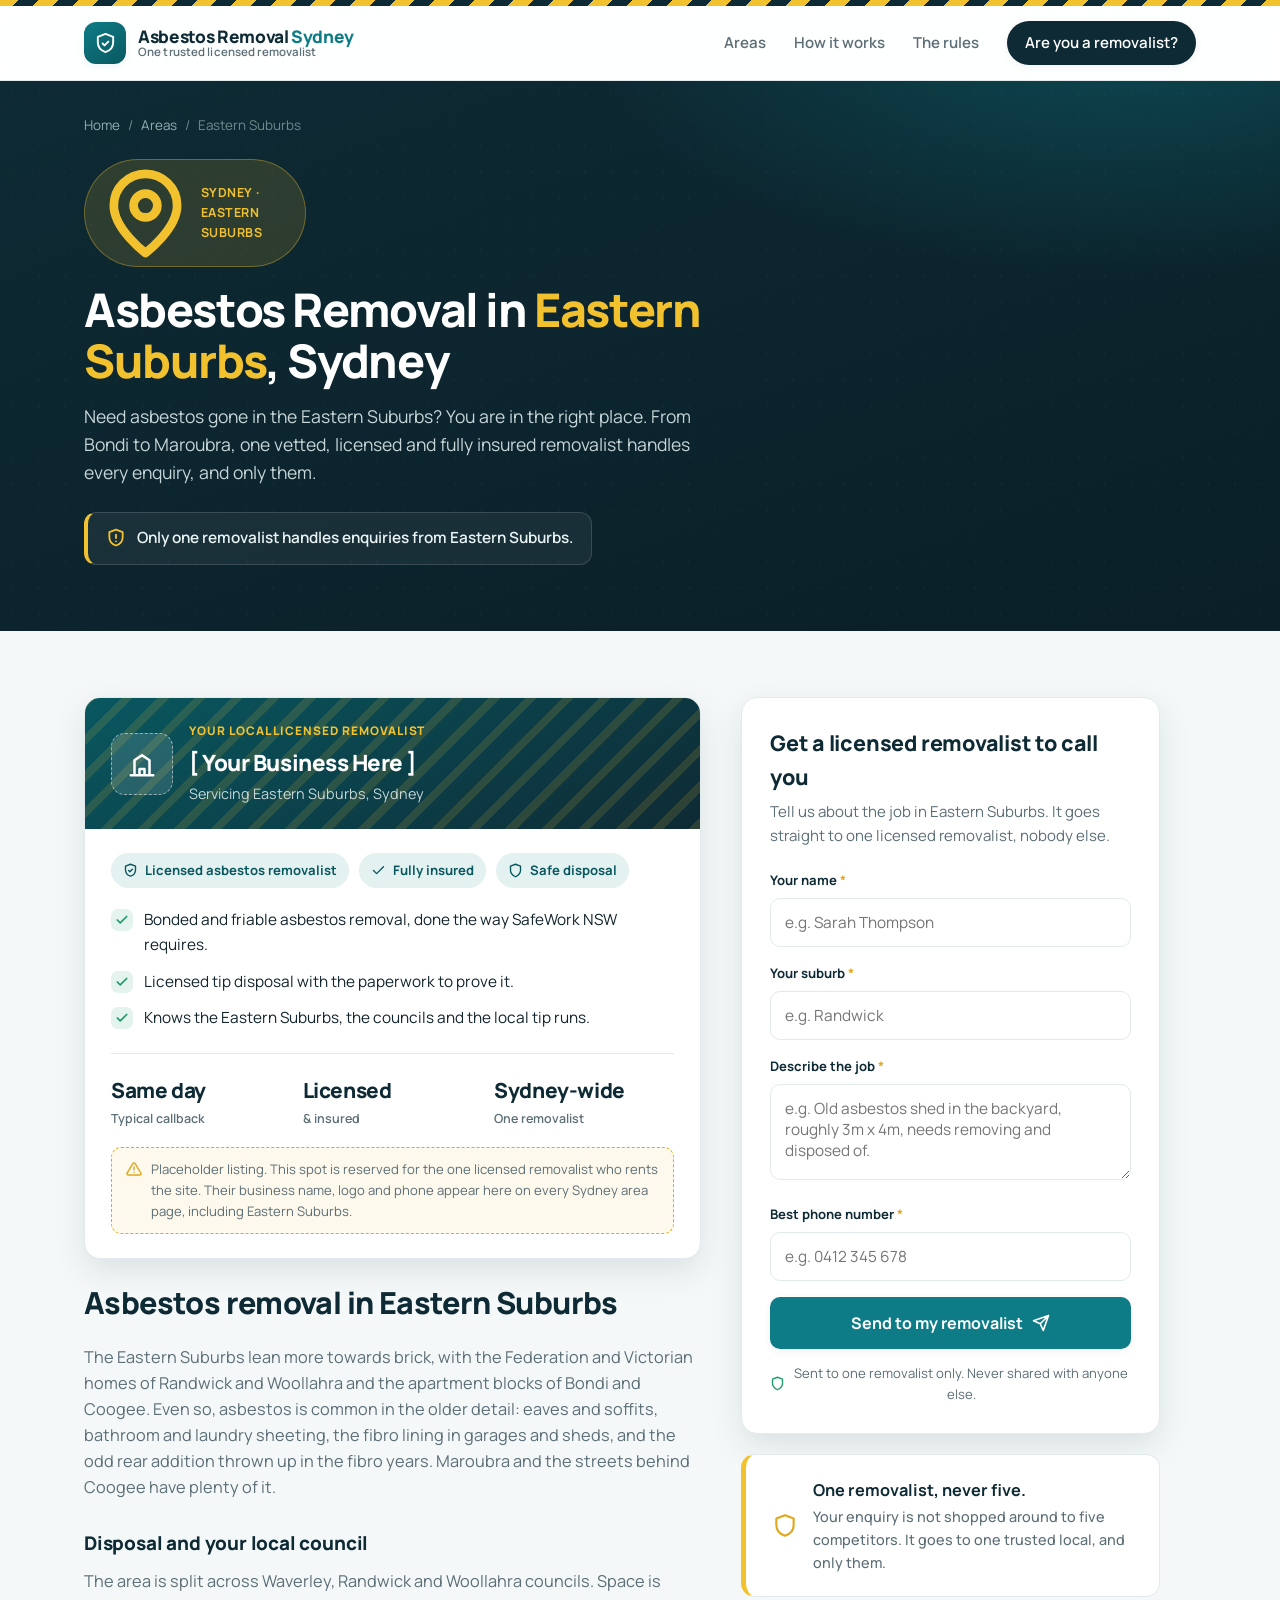
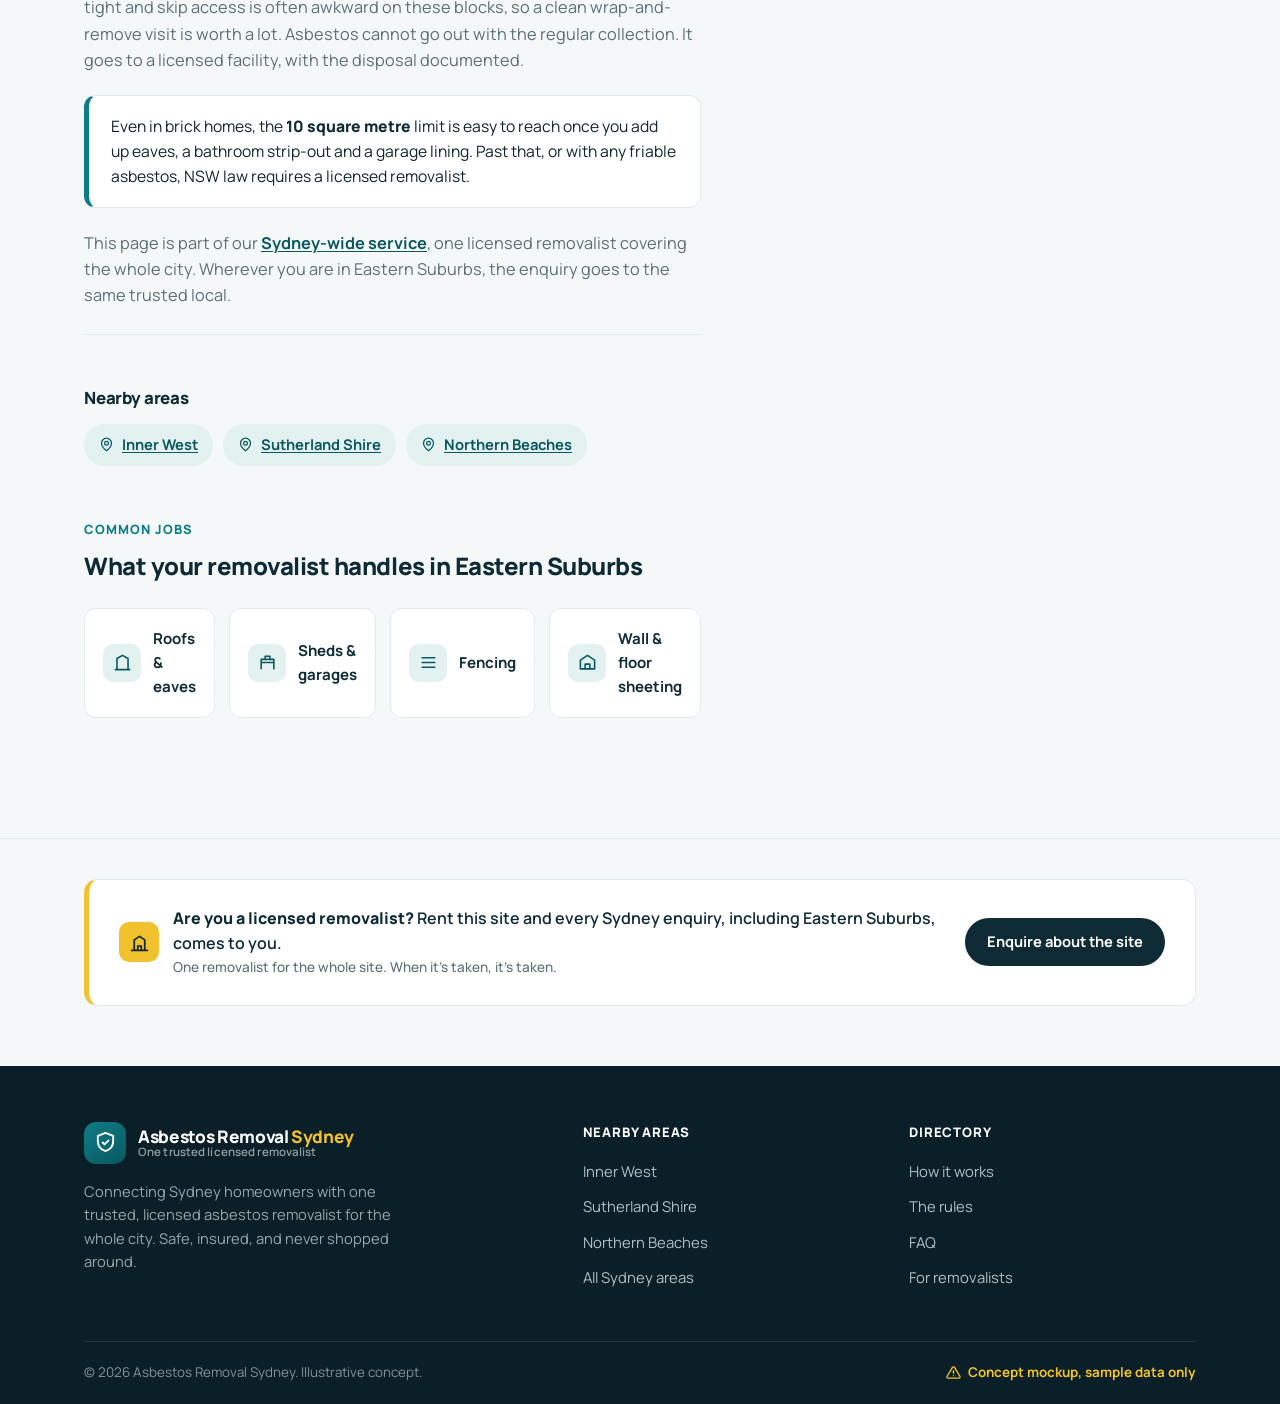
==== asbestos-removal-eastern-suburbs/index.html @ af44493f "Option A: rebuild to single-operator model with 8 real area pages Pivot from a fake consumer directo" ====
<!DOCTYPE html>
<html lang="en">
<head>
<meta charset="UTF-8" />
<meta name="viewport" content="width=device-width, initial-scale=1.0" />
<meta name="robots" content="noindex,nofollow" />
<title>Asbestos Removal in Eastern Suburbs, Sydney | Licensed Local Removalist</title>
<meta name="description" content="Licensed asbestos removal in the Eastern Suburbs, from Bondi to Maroubra. One insured local removalist for eaves, bathroom sheeting and garages. Never shopped to five competitors." />
<link rel="canonical" href="https://sydneyasbestosremoval.netlify.app/asbestos-removal-eastern-suburbs/" />
<link rel="preconnect" href="https://fonts.googleapis.com" />
<link rel="preconnect" href="https://fonts.gstatic.com" crossorigin />
<link href="https://fonts.googleapis.com/css2?family=Manrope:wght@400;500;600;700;800&display=swap" rel="stylesheet" />
<link rel="stylesheet" href="/assets/site.css" />
</head>
<body>
<a href="#enquiry" class="skip-link">Skip to enquiry form</a>
<div class="hazard-tape" aria-hidden="true"></div>

<header class="nav" id="nav">
  <div class="wrap nav-inner">
    <a href="/" class="brand" aria-label="Asbestos Removal Sydney home">
      <span class="brand-mark" aria-hidden="true">
        <svg viewBox="0 0 24 24" fill="none" stroke="#fff" stroke-width="2" stroke-linecap="round" stroke-linejoin="round"><path d="M12 2 4 5v6c0 5 3.4 8.4 8 10 4.6-1.6 8-5 8-10V5l-8-3Z"/><path d="m9 12 2 2 4-4"/></svg>
      </span>
      <span class="brand-text">
        <span class="brand-name">Asbestos Removal <b>Sydney</b></span>
        <span class="brand-tag">One trusted licensed removalist</span>
      </span>
    </a>
    <nav class="nav-links" id="navLinks" aria-label="Primary">
      <a href="/#areas">Areas</a>
      <a href="/#how">How it works</a>
      <a href="/#law">The rules</a>
      <a href="/#removalist" class="nav-cta">Are you a removalist?</a>
    </nav>
    <button class="nav-toggle" id="navToggle" aria-label="Toggle menu" aria-expanded="false" aria-controls="navLinks">
      <svg viewBox="0 0 24 24" width="26" height="26" fill="none" stroke="currentColor" stroke-width="2" stroke-linecap="round"><path d="M4 7h16M4 12h16M4 17h16"/></svg>
    </button>
  </div>
</header>

<main>
  <!-- AREA HERO -->
  <section class="area-hero">
    <div class="wrap">
      <nav class="crumbs" aria-label="Breadcrumb">
        <a href="/">Home</a> <span>/</span> <a href="/#areas">Areas</a> <span>/</span> <span>Eastern Suburbs</span>
      </nav>
      <div class="area-hero-inner">
        <span class="area-chip"><svg viewBox="0 0 24 24" fill="none" stroke="currentColor" stroke-width="2.2" stroke-linecap="round" stroke-linejoin="round"><path d="M20 10c0 6-8 12-8 12s-8-6-8-12a8 8 0 0 1 16 0Z"/><circle cx="12" cy="10" r="3"/></svg> Sydney &middot; Eastern Suburbs</span>
        <h1>Asbestos Removal in <span>Eastern Suburbs</span>, Sydney</h1>
        <p>Need asbestos gone in the Eastern Suburbs? You are in the right place. From Bondi to Maroubra, one vetted, licensed and fully insured removalist handles every enquiry, and only them.</p>
        <div class="excl-line">
          <svg viewBox="0 0 24 24" fill="none" stroke="currentColor" stroke-width="2.2" stroke-linecap="round" stroke-linejoin="round"><path d="M12 2 4 5v6c0 5 3.4 8.4 8 10 4.6-1.6 8-5 8-10V5l-8-3Z"/><path d="M12 8v4M12 16h.01"/></svg>
          Only one removalist handles enquiries from Eastern Suburbs.
        </div>
      </div>
    </div>
  </section>

  <!-- MAIN: OPERATOR CARD + FORM -->
  <section class="area-main">
    <div class="wrap area-grid">

      <!-- FEATURED REMOVALIST -->
      <div>
        <div class="op-card">
          <div class="op-head">
            <div class="op-avatar" aria-hidden="true">
              <svg viewBox="0 0 24 24" fill="none" stroke="currentColor" stroke-width="2" stroke-linecap="round" stroke-linejoin="round"><path d="M3 21h18M6 21V9l6-4 6 4v12M10 21v-5h4v5"/></svg>
            </div>
            <div class="op-headtext">
              <div class="op-label">Your local licensed removalist</div>
              <div class="op-name">[ Your Business Here ]</div>
              <div class="op-area">Servicing Eastern Suburbs, Sydney</div>
            </div>
          </div>
          <div class="op-body">
            <div class="op-badges">
              <span class="badge"><svg viewBox="0 0 24 24" fill="none" stroke="currentColor" stroke-width="2.2" stroke-linecap="round" stroke-linejoin="round"><path d="M12 2 4 5v6c0 5 3.4 8.4 8 10 4.6-1.6 8-5 8-10V5l-8-3Z"/><path d="m9 12 2 2 4-4"/></svg> Licensed asbestos removalist</span>
              <span class="badge"><svg viewBox="0 0 24 24" fill="none" stroke="currentColor" stroke-width="2.2" stroke-linecap="round" stroke-linejoin="round"><path d="M20 6 9 17l-5-5"/></svg> Fully insured</span>
              <span class="badge"><svg viewBox="0 0 24 24" fill="none" stroke="currentColor" stroke-width="2.2" stroke-linecap="round" stroke-linejoin="round"><path d="M12 22s8-4 8-10V5l-8-3-8 3v7c0 6 8 10 8 10Z"/></svg> Safe disposal</span>
            </div>
            <div class="op-feats">
              <div class="op-feat"><span class="tick"><svg viewBox="0 0 24 24" fill="none" stroke="currentColor" stroke-width="3" stroke-linecap="round" stroke-linejoin="round"><path d="M20 6 9 17l-5-5"/></svg></span> Bonded and friable asbestos removal, done the way SafeWork NSW requires.</div>
              <div class="op-feat"><span class="tick"><svg viewBox="0 0 24 24" fill="none" stroke="currentColor" stroke-width="3" stroke-linecap="round" stroke-linejoin="round"><path d="M20 6 9 17l-5-5"/></svg></span> Licensed tip disposal with the paperwork to prove it.</div>
              <div class="op-feat"><span class="tick"><svg viewBox="0 0 24 24" fill="none" stroke="currentColor" stroke-width="3" stroke-linecap="round" stroke-linejoin="round"><path d="M20 6 9 17l-5-5"/></svg></span> Knows the Eastern Suburbs, the councils and the local tip runs.</div>
            </div>
            <div class="op-stats">
              <div class="op-stat"><div class="s-num">Same day</div><div class="s-lab">Typical callback</div></div>
              <div class="op-stat"><div class="s-num">Licensed</div><div class="s-lab">&amp; insured</div></div>
              <div class="op-stat"><div class="s-num">Sydney-wide</div><div class="s-lab">One removalist</div></div>
            </div>
            <div class="op-placeholder-note">
              <svg viewBox="0 0 24 24" fill="none" stroke="currentColor" stroke-width="2.2" stroke-linecap="round" stroke-linejoin="round"><path d="M12 9v4M12 17h.01M10.3 3.9 1.8 18a2 2 0 0 0 1.7 3h17a2 2 0 0 0 1.7-3L13.7 3.9a2 2 0 0 0-3.4 0Z"/></svg>
              Placeholder listing. This spot is reserved for the one licensed removalist who rents the site. Their business name, logo and phone appear here on every Sydney area page, including Eastern Suburbs.
            </div>
          </div>
        </div>

        <!-- LOCAL CONTENT -->
        <div class="area-content">
          <div class="prose">
            <h2>Asbestos removal in Eastern Suburbs</h2>
            <p>The Eastern Suburbs lean more towards brick, with the Federation and Victorian homes of Randwick and Woollahra and the apartment blocks of Bondi and Coogee. Even so, asbestos is common in the older detail: eaves and soffits, bathroom and laundry sheeting, the fibro lining in garages and sheds, and the odd rear addition thrown up in the fibro years. Maroubra and the streets behind Coogee have plenty of it.</p>
            <h3>Disposal and your local council</h3>
            <p>The area is split across Waverley, Randwick and Woollahra councils. Space is tight and skip access is often awkward on these blocks, so a clean wrap-and-remove visit is worth a lot. Asbestos cannot go out with the regular collection. It goes to a licensed facility, with the disposal documented.</p>
            <div class="local-note">Even in brick homes, the <strong>10 square metre</strong> limit is easy to reach once you add up eaves, a bathroom strip-out and a garage lining. Past that, or with any friable asbestos, NSW law requires a licensed removalist.</div>
            <p>This page is part of our <a href="/">Sydney-wide service</a>, one licensed removalist covering the whole city. Wherever you are in Eastern Suburbs, the enquiry goes to the same trusted local.</p>
            <div class="nearby">
              <h3>Nearby areas</h3>
              <div class="nearby-links">
        <a href="/asbestos-removal-inner-west/"><svg viewBox="0 0 24 24" fill="none" stroke="currentColor" stroke-width="2" stroke-linecap="round" stroke-linejoin="round"><path d="M20 10c0 6-8 12-8 12s-8-6-8-12a8 8 0 0 1 16 0Z"/><circle cx="12" cy="10" r="3"/></svg> Inner West</a>
        <a href="/asbestos-removal-sutherland-shire/"><svg viewBox="0 0 24 24" fill="none" stroke="currentColor" stroke-width="2" stroke-linecap="round" stroke-linejoin="round"><path d="M20 10c0 6-8 12-8 12s-8-6-8-12a8 8 0 0 1 16 0Z"/><circle cx="12" cy="10" r="3"/></svg> Sutherland Shire</a>
        <a href="/asbestos-removal-northern-beaches/"><svg viewBox="0 0 24 24" fill="none" stroke="currentColor" stroke-width="2" stroke-linecap="round" stroke-linejoin="round"><path d="M20 10c0 6-8 12-8 12s-8-6-8-12a8 8 0 0 1 16 0Z"/><circle cx="12" cy="10" r="3"/></svg> Northern Beaches</a>
              </div>
            </div>
          </div>
        </div>

        <!-- WHAT WE REMOVE -->
        <div class="remove-block">
          <div class="remove-head">
            <span class="kicker">Common jobs</span>
            <h2>What your removalist handles in Eastern Suburbs</h2>
          </div>
          <div class="remove-list">
            <div class="remove-item"><span class="ri"><svg viewBox="0 0 24 24" fill="none" stroke="currentColor" stroke-width="2" stroke-linecap="round" stroke-linejoin="round"><path d="M3 21h18M5 21V7l7-4 7 4v14"/></svg></span><span>Roofs &amp; eaves</span></div>
            <div class="remove-item"><span class="ri"><svg viewBox="0 0 24 24" fill="none" stroke="currentColor" stroke-width="2" stroke-linecap="round" stroke-linejoin="round"><path d="M4 20V8h16v12M4 12h16M9 8V4h6v4"/></svg></span><span>Sheds &amp; garages</span></div>
            <div class="remove-item"><span class="ri"><svg viewBox="0 0 24 24" fill="none" stroke="currentColor" stroke-width="2" stroke-linecap="round" stroke-linejoin="round"><path d="M4 6h16M4 12h16M4 18h16"/></svg></span><span>Fencing</span></div>
            <div class="remove-item"><span class="ri"><svg viewBox="0 0 24 24" fill="none" stroke="currentColor" stroke-width="2" stroke-linecap="round" stroke-linejoin="round"><path d="M3 9l9-6 9 6v11H3z"/><path d="M9 20v-6h6v6"/></svg></span><span>Wall &amp; floor sheeting</span></div>
          </div>
        </div>
      </div>

      <!-- ENQUIRY FORM -->
      <div id="enquiry">
        <div class="form-card">
          <div id="formView">
            <h2>Get a licensed removalist to call you</h2>
            <p class="lede">Tell us about the job in Eastern Suburbs. It goes straight to one licensed removalist, nobody else.</p>
            <form id="enquiryForm" action="/enquiry" method="post" novalidate>
              <!-- Single canonical submission target. Hidden fields tag the lead source for the one operator. -->
              <input type="hidden" name="area" value="Eastern Suburbs" />
              <input type="hidden" name="page_url" value="https://sydneyasbestosremoval.netlify.app/asbestos-removal-eastern-suburbs/" />
              <div class="field">
                <label for="name">Your name <span class="req">*</span></label>
                <input type="text" id="name" name="name" placeholder="e.g. Sarah Thompson" autocomplete="name" required />
              </div>
              <div class="field">
                <label for="suburb">Your suburb <span class="req">*</span></label>
                <input type="text" id="suburb" name="suburb" placeholder="e.g. Randwick" autocomplete="address-level2" required />
              </div>
              <div class="field">
                <label for="job">Describe the job <span class="req">*</span></label>
                <textarea id="job" name="job" placeholder="e.g. Old asbestos shed in the backyard, roughly 3m x 4m, needs removing and disposed of." required></textarea>
              </div>
              <div class="field">
                <label for="phone">Best phone number <span class="req">*</span></label>
                <input type="tel" id="phone" name="phone" placeholder="e.g. 0412 345 678" autocomplete="tel" required />
              </div>
              <button type="submit" class="btn-primary form-send">
                Send to my removalist
                <svg viewBox="0 0 24 24" fill="none" stroke="currentColor" stroke-width="2.2" stroke-linecap="round" stroke-linejoin="round"><path d="M22 2 11 13M22 2l-7 20-4-9-9-4 20-7Z"/></svg>
              </button>
            </form>
            <p class="form-reassure">
              <svg viewBox="0 0 24 24" fill="none" stroke="currentColor" stroke-width="2.2" stroke-linecap="round" stroke-linejoin="round"><path d="M12 22s8-4 8-10V5l-8-3-8 3v7c0 6 8 10 8 10Z"/></svg>
              Sent to one removalist only. Never shared with anyone else.
            </p>
          </div>

          <!-- SUCCESS STATE (mockup) -->
          <div class="form-success" id="formSuccess" role="status" aria-live="polite" tabindex="-1">
            <div class="tick-big"><svg viewBox="0 0 24 24" fill="none" stroke="currentColor" stroke-width="3" stroke-linecap="round" stroke-linejoin="round"><path d="M20 6 9 17l-5-5"/></svg></div>
            <h3>Enquiry sent</h3>
            <p>Your Eastern Suburbs removalist has your details and will call you back, usually the same day.</p>
          </div>
        </div>

        <!-- EXCLUSIVITY REINFORCE -->
        <div class="reinforce">
          <svg viewBox="0 0 24 24" fill="none" stroke="currentColor" stroke-width="2" stroke-linecap="round" stroke-linejoin="round"><path d="M12 2 4 5v6c0 5 3.4 8.4 8 10 4.6-1.6 8-5 8-10V5l-8-3Z"/></svg>
          <p>One removalist, never five.<span>Your enquiry is not shopped around to five competitors. It goes to one trusted local, and only them.</span></p>
        </div>
      </div>

    </div>
  </section>

  <!-- REMOVALIST STRIP (buyer hook) -->
  <section class="removalist-strip">
    <div class="wrap" style="padding-top: 40px; padding-bottom: 60px;">
      <div class="strip-inner">
        <div class="s-text">
          <span class="strip-badge" aria-hidden="true"><svg viewBox="0 0 24 24" fill="none" stroke="currentColor" stroke-width="2" stroke-linecap="round" stroke-linejoin="round"><path d="M3 21h18M6 21V9l6-4 6 4v12M10 21v-5h4v5"/></svg></span>
          <p><b>Are you a licensed removalist?</b> Rent this site and every Sydney enquiry, including Eastern Suburbs, comes to you.<span>One removalist for the whole site. When it&rsquo;s taken, it&rsquo;s taken.</span></p>
        </div>
        <a href="/#removalist" class="btn-ghost">Enquire about the site</a>
      </div>
    </div>
  </section>
</main>

<footer class="site">
  <div class="wrap">
    <div class="foot-grid">
      <div class="foot-brand">
        <div class="brand" style="gap: 12px;">
          <span class="brand-mark" aria-hidden="true">
            <svg viewBox="0 0 24 24" fill="none" stroke="#fff" stroke-width="2" stroke-linecap="round" stroke-linejoin="round"><path d="M12 2 4 5v6c0 5 3.4 8.4 8 10 4.6-1.6 8-5 8-10V5l-8-3Z"/><path d="m9 12 2 2 4-4"/></svg>
          </span>
          <span class="brand-text">
            <span class="brand-name">Asbestos Removal <b>Sydney</b></span>
            <span class="brand-tag">One trusted licensed removalist</span>
          </span>
        </div>
        <p class="foot-blurb">Connecting Sydney homeowners with one trusted, licensed asbestos removalist for the whole city. Safe, insured, and never shopped around.</p>
      </div>
      <div>
        <h4>Nearby areas</h4>
        <ul>
          <li><a href="/asbestos-removal-inner-west/">Inner West</a></li>
          <li><a href="/asbestos-removal-sutherland-shire/">Sutherland Shire</a></li>
          <li><a href="/asbestos-removal-northern-beaches/">Northern Beaches</a></li>
          <li><a href="/#areas">All Sydney areas</a></li>
        </ul>
      </div>
      <div>
        <h4>Directory</h4>
        <ul>
          <li><a href="/#how">How it works</a></li>
          <li><a href="/#law">The rules</a></li>
          <li><a href="/#faq">FAQ</a></li>
          <li><a href="/#removalist">For removalists</a></li>
        </ul>
      </div>
    </div>
    <div class="foot-bar">
      <span>&copy; 2026 Asbestos Removal Sydney. Illustrative concept.</span>
      <span class="demo-flag"><svg viewBox="0 0 24 24" fill="none" stroke="currentColor" stroke-width="2.2" stroke-linecap="round" stroke-linejoin="round"><path d="M12 9v4M12 17h.01M10.3 3.9 1.8 18a2 2 0 0 0 1.7 3h17a2 2 0 0 0 1.7-3L13.7 3.9a2 2 0 0 0-3.4 0Z"/></svg> Concept mockup, sample data only</span>
    </div>
  </div>
</footer>

<!-- Honest schema only: Organization + WebSite + BreadcrumbList. No LocalBusiness / Service / Review (no real operator yet). -->
<script type="application/ld+json">
{
  "@context": "https://schema.org",
  "@graph": [
    {
      "@type": "Organization",
      "@id": "https://sydneyasbestosremoval.netlify.app/#organization",
      "name": "Asbestos Removal Sydney",
      "url": "https://sydneyasbestosremoval.netlify.app/",
      "description": "Directory connecting Sydney homeowners with one trusted, licensed asbestos removalist."
    },
    {
      "@type": "WebSite",
      "@id": "https://sydneyasbestosremoval.netlify.app/#website",
      "url": "https://sydneyasbestosremoval.netlify.app/",
      "name": "Asbestos Removal Sydney",
      "publisher": { "@id": "https://sydneyasbestosremoval.netlify.app/#organization" }
    },
    {
      "@type": "BreadcrumbList",
      "itemListElement": [
        { "@type": "ListItem", "position": 1, "name": "Home", "item": "https://sydneyasbestosremoval.netlify.app/" },
        { "@type": "ListItem", "position": 2, "name": "Areas", "item": "https://sydneyasbestosremoval.netlify.app/#areas" },
        { "@type": "ListItem", "position": 3, "name": "Eastern Suburbs", "item": "https://sydneyasbestosremoval.netlify.app/asbestos-removal-eastern-suburbs/" }
      ]
    }
  ]
}
</script>

<script>
  // Sticky nav shadow
  var nav = document.getElementById('nav');
  window.addEventListener('scroll', function () {
    nav.classList.toggle('scrolled', window.scrollY > 8);
  }, { passive: true });

  // Mobile menu
  var toggle = document.getElementById('navToggle');
  var links = document.getElementById('navLinks');
  toggle.addEventListener('click', function () {
    var open = links.classList.toggle('open');
    toggle.setAttribute('aria-expanded', open ? 'true' : 'false');
  });

  // Enquiry form -> mockup success state (no backend)
  document.getElementById('enquiryForm').addEventListener('submit', function (e) {
    e.preventDefault();
    if (!this.checkValidity()) { this.reportValidity(); return; }
    document.getElementById('formView').style.display = 'none';
    document.getElementById('formSuccess').classList.add('show');
    document.getElementById('formSuccess').focus();
    document.getElementById('enquiry').scrollIntoView({ behavior: 'smooth', block: 'center' });
  });
</script>
</body>
</html>
---- assets/site.css ----
/* Asbestos Removal Sydney - Directory Venture demo (single-operator model).
   Shared stylesheet for the homepage and all eight area pages.
   Static mockup, no build step. Design tokens live in :root below. */

:root {
  --ink: #12242C;
  --slate: #0E2A34;
  --slate-2: #0A1F27;
  --teal: #0E7C86;
  --teal-600: #0B6B74;
  --teal-700: #095860;
  --teal-soft: #E4F1F1;
  --hazard: #F2C12E;
  --hazard-deep: #E0A81F;
  --safe: #1E9E6A;
  --muted: #5C6E76;
  --line: #E2EAED;
  --bg: #F4F8F8;
  --card: #FFFFFF;
  --radius: 16px;
  --radius-sm: 10px;
  --shadow-sm: 0 2px 10px rgba(12, 42, 52, .06);
  --shadow-md: 0 12px 32px rgba(12, 42, 52, .10);
  --shadow-lg: 0 26px 60px rgba(12, 42, 52, .16);
  --maxw: 1160px;
}

* { box-sizing: border-box; margin: 0; padding: 0; }
html { scroll-behavior: smooth; }
body {
  font-family: 'Manrope', -apple-system, BlinkMacSystemFont, 'Segoe UI', Roboto, sans-serif;
  color: var(--ink); background: var(--bg); line-height: 1.6; -webkit-font-smoothing: antialiased;
}
a { color: inherit; text-decoration: none; }
img { max-width: 100%; display: block; }
ul { list-style: none; }
.wrap { width: 100%; max-width: var(--maxw); margin: 0 auto; padding: 0 24px; }

.skip-link {
  position: absolute; left: 12px; top: -60px; z-index: 200;
  background: var(--slate); color: #fff; padding: 10px 16px; border-radius: 8px;
  font-weight: 600; transition: top .18s ease;
}
.skip-link:focus { top: 12px; }
:focus-visible { outline: 3px solid var(--hazard); outline-offset: 2px; border-radius: 4px; }

/* ---------- HAZARD TAPE (brand device) ---------- */
.hazard-tape {
  height: 6px;
  background-image: repeating-linear-gradient(-45deg, var(--hazard) 0 14px, var(--slate) 14px 28px);
}

/* ---------- NAV ---------- */
header.nav {
  position: sticky; top: 0; z-index: 100; background: rgba(255, 255, 255, 0.93);
  backdrop-filter: saturate(180%) blur(12px); border-bottom: 1px solid var(--line); transition: box-shadow .25s ease;
}
header.nav.scrolled { box-shadow: var(--shadow-sm); }
.nav-inner { display: flex; align-items: center; justify-content: space-between; height: 74px; }
.brand { display: flex; align-items: center; gap: 12px; }
.brand-mark {
  width: 42px; height: 42px; border-radius: 12px; flex: 0 0 auto;
  background: linear-gradient(145deg, var(--teal) 0%, var(--teal-700) 100%);
  display: grid; place-items: center; box-shadow: var(--shadow-sm);
}
.brand-mark svg { width: 23px; height: 23px; }
.brand-text { display: flex; flex-direction: column; line-height: 1.05; }
.brand-name { font-weight: 800; font-size: 1.08rem; color: var(--slate); letter-spacing: -0.02em; }
.brand-name b { color: var(--teal); font-weight: 800; }
.brand-tag { font-size: .72rem; font-weight: 600; color: var(--muted); letter-spacing: .01em; }
.nav-links { display: flex; align-items: center; gap: 28px; }
.nav-links a { color: var(--muted); font-weight: 600; font-size: .94rem; transition: color .15s; }
.nav-links a:hover { color: var(--slate); }
.nav-cta {
  background: var(--slate); color: #fff !important; padding: 10px 18px; border-radius: 999px;
  font-size: .88rem; font-weight: 700; box-shadow: var(--shadow-sm); transition: transform .15s, background .15s;
}
.nav-cta:hover { background: var(--slate-2); transform: translateY(-1px); }
.nav-toggle { display: none; background: none; border: 0; cursor: pointer; padding: 8px; color: var(--slate); }

/* ---------- HERO (homepage) ---------- */
.hero {
  position: relative; color: #fff; overflow: hidden; padding: 66px 0 84px;
  background:
    radial-gradient(1100px 480px at 82% -8%, rgba(14, 124, 134, 0.38), transparent 62%),
    radial-gradient(760px 460px at -5% 108%, rgba(242, 193, 46, 0.10), transparent 58%),
    linear-gradient(162deg, var(--slate) 0%, var(--slate-2) 100%);
}
.hero::after {
  content: ""; position: absolute; inset: 0; pointer-events: none;
  background-image: radial-gradient(rgba(255, 255, 255, 0.05) 1px, transparent 1px);
  background-size: 26px 26px; opacity: .5;
}
.hero-grid { position: relative; z-index: 2; display: grid; grid-template-columns: 1.08fr 0.92fr; gap: 52px; align-items: center; }
.eyebrow {
  display: inline-flex; align-items: center; gap: 9px; background: rgba(255, 255, 255, 0.10);
  border: 1px solid rgba(255, 255, 255, 0.18); padding: 7px 14px; border-radius: 999px;
  font-size: .8rem; font-weight: 700; color: #DCECEC; margin-bottom: 22px; letter-spacing: .01em;
}
.eyebrow .dot { width: 8px; height: 8px; border-radius: 50%; background: var(--hazard); box-shadow: 0 0 0 4px rgba(242, 193, 46, 0.22); }
.hero h1 { font-size: clamp(2.05rem, 4.6vw, 3.25rem); line-height: 1.07; letter-spacing: -0.03em; font-weight: 800; margin-bottom: 20px; }
.hero h1 span { color: var(--hazard); }
.hero-sub { font-size: 1.12rem; color: #C6D6D8; max-width: 540px; margin-bottom: 28px; }
.hero-points { display: flex; flex-wrap: wrap; gap: 13px 26px; }
.hero-points li { display: flex; align-items: center; gap: 9px; font-size: .95rem; color: #DCECEC; font-weight: 600; }
.hero-points svg { width: 19px; height: 19px; color: var(--hazard); flex: 0 0 auto; }

/* ---------- PICKER CARD ---------- */
.picker-card { background: var(--card); color: var(--ink); border-radius: var(--radius); padding: 28px; box-shadow: var(--shadow-lg); position: relative; z-index: 2; }
.picker-card h2 { font-size: 1.24rem; font-weight: 800; letter-spacing: -0.01em; margin-bottom: 6px; color: var(--slate); }
.picker-card p.lede { font-size: .92rem; color: var(--muted); margin-bottom: 20px; }
.field { margin-bottom: 16px; }
.field label { display: block; font-size: .82rem; font-weight: 700; color: var(--slate); margin-bottom: 7px; }
.field label .req { color: var(--hazard-deep); }
.select-shell { position: relative; }
.select-shell svg { position: absolute; right: 14px; top: 50%; transform: translateY(-50%); width: 18px; height: 18px; color: var(--muted); pointer-events: none; }
select, input, textarea {
  width: 100%; font-family: inherit; font-size: .96rem; color: var(--ink); padding: 13px 14px;
  border: 1.5px solid var(--line); border-radius: var(--radius-sm); background: #fff; transition: border-color .15s, box-shadow .15s;
}
select { appearance: none; padding-right: 40px; cursor: pointer; }
textarea { resize: vertical; min-height: 96px; }
select:focus, input:focus, textarea:focus { outline: none; border-color: var(--teal); box-shadow: 0 0 0 4px var(--teal-soft); }
input:focus-visible, textarea:focus-visible, select:focus-visible { outline: 3px solid var(--hazard); outline-offset: 2px; }
.btn-primary {
  width: 100%; border: 0; cursor: pointer; font-family: inherit; background: var(--teal); color: #fff;
  font-weight: 700; font-size: 1rem; padding: 14px 20px; border-radius: var(--radius-sm); box-shadow: var(--shadow-sm);
  display: inline-flex; align-items: center; justify-content: center; gap: 9px; transition: transform .15s, background .15s;
}
.btn-primary:hover { background: var(--teal-600); transform: translateY(-1px); }
.btn-primary svg { width: 18px; height: 18px; }
.picker-note { margin-top: 14px; font-size: .8rem; color: var(--muted); text-align: center; display: flex; align-items: center; justify-content: center; gap: 7px; }
.picker-note svg { width: 15px; height: 15px; color: var(--safe); flex: 0 0 auto; }

/* ---------- SECTION SHELL ---------- */
section.block { padding: 88px 0; }
.section-head { text-align: center; max-width: 660px; margin: 0 auto 48px; }
.kicker { display: inline-block; font-size: .8rem; font-weight: 800; letter-spacing: .08em; text-transform: uppercase; color: var(--teal); margin-bottom: 12px; }
.section-head h2 { font-size: clamp(1.7rem, 3.2vw, 2.3rem); font-weight: 800; letter-spacing: -0.02em; color: var(--slate); line-height: 1.15; }
.section-head p { margin-top: 14px; font-size: 1.05rem; color: var(--muted); }

/* ---------- AREA GRID (homepage picker of areas) ---------- */
.area-grid-cards { display: grid; grid-template-columns: repeat(3, 1fr); gap: 18px; }
.area-card {
  display: flex; align-items: center; justify-content: space-between; gap: 12px; background: var(--card);
  border: 1.5px solid var(--line); border-radius: var(--radius); padding: 20px 22px; transition: transform .15s, box-shadow .15s, border-color .15s;
}
.area-card:hover { transform: translateY(-3px); box-shadow: var(--shadow-md); border-color: var(--teal); }
.area-card .a-left { display: flex; align-items: center; gap: 13px; }
.area-pin { width: 40px; height: 40px; border-radius: 11px; flex: 0 0 auto; background: var(--teal-soft); display: grid; place-items: center; }
.area-pin svg { width: 20px; height: 20px; color: var(--teal-700); }
.area-card .a-name { font-weight: 700; font-size: 1.02rem; color: var(--slate); }
.area-card .a-sub { font-size: .8rem; color: var(--muted); font-weight: 500; }
.area-card .a-arrow { color: var(--muted); transition: transform .15s, color .15s; }
.area-card:hover .a-arrow { color: var(--teal); transform: translateX(3px); }
.area-card .a-arrow svg { width: 20px; height: 20px; }

/* ---------- STEPS ---------- */
.steps { display: grid; grid-template-columns: repeat(3, 1fr); gap: 24px; }
.step { position: relative; background: var(--card); border: 1px solid var(--line); border-radius: var(--radius); padding: 30px 26px; }
.step-num { width: 44px; height: 44px; border-radius: 12px; margin-bottom: 18px; background: var(--slate); color: var(--hazard); display: grid; place-items: center; font-weight: 800; font-size: 1.1rem; }
.step h3 { font-size: 1.18rem; font-weight: 800; color: var(--slate); margin-bottom: 9px; letter-spacing: -0.01em; }
.step p { font-size: .98rem; color: var(--muted); }

/* ---------- TRUST ---------- */
.trust-band { background: #fff; border-top: 1px solid var(--line); border-bottom: 1px solid var(--line); }
.trust-grid { display: grid; grid-template-columns: repeat(3, 1fr); gap: 24px; }
.trust-card { padding: 8px 6px; }
.trust-ic { width: 52px; height: 52px; border-radius: 14px; margin-bottom: 16px; display: grid; place-items: center; background: var(--teal-soft); }
.trust-ic svg { width: 26px; height: 26px; color: var(--teal-700); }
.trust-card h3 { font-size: 1.14rem; font-weight: 800; color: var(--slate); margin-bottom: 8px; letter-spacing: -0.01em; }
.trust-card p { font-size: .97rem; color: var(--muted); }

/* ---------- THE LAW IN NSW (10 sqm rule + licence classes) ---------- */
.law-grid { display: grid; grid-template-columns: repeat(2, 1fr); gap: 22px; }
.law-card { background: var(--card); border: 1px solid var(--line); border-radius: var(--radius); padding: 30px 28px; }
.law-card .law-ic { width: 48px; height: 48px; border-radius: 12px; margin-bottom: 18px; display: grid; place-items: center; background: var(--teal-soft); }
.law-card .law-ic svg { width: 24px; height: 24px; color: var(--teal-700); }
.law-card h3 { font-size: 1.2rem; font-weight: 800; color: var(--slate); margin-bottom: 10px; letter-spacing: -0.01em; }
.law-card p { font-size: .98rem; color: var(--muted); margin-bottom: 12px; }
.law-card p:last-child { margin-bottom: 0; }
.law-card strong { color: var(--slate); font-weight: 700; }
.law-note { margin-top: 26px; text-align: center; font-size: .9rem; color: var(--muted); }

/* ---------- FAQ ---------- */
.faq-list { max-width: 780px; margin: 0 auto; display: grid; gap: 14px; }
.faq-item { background: var(--card); border: 1px solid var(--line); border-radius: var(--radius-sm); overflow: hidden; }
.faq-item summary {
  cursor: pointer; list-style: none; padding: 20px 24px; font-weight: 700; font-size: 1.04rem; color: var(--slate);
  display: flex; align-items: center; justify-content: space-between; gap: 14px;
}
.faq-item summary::-webkit-details-marker { display: none; }
.faq-item summary .chev { flex: 0 0 auto; width: 20px; height: 20px; color: var(--teal); transition: transform .2s ease; }
.faq-item[open] summary .chev { transform: rotate(180deg); }
.faq-item .faq-a { padding: 0 24px 22px; font-size: .98rem; color: var(--muted); }
.faq-item .faq-a strong { color: var(--slate); font-weight: 700; }

/* ---------- EXCLUSIVITY BAND ---------- */
.excl { position: relative; overflow: hidden; color: #fff; border-radius: 22px; background: linear-gradient(150deg, var(--teal-700) 0%, var(--slate) 100%); padding: 54px 48px; text-align: center; }
.excl::before { content: ""; position: absolute; inset: 0; opacity: .16; pointer-events: none; background-image: repeating-linear-gradient(-45deg, var(--hazard) 0 10px, transparent 10px 34px); }
.excl-inner { position: relative; z-index: 2; max-width: 680px; margin: 0 auto; }
.excl h2 { font-size: clamp(1.6rem, 3vw, 2.1rem); font-weight: 800; letter-spacing: -0.02em; margin-bottom: 14px; }
.excl h2 span { color: var(--hazard); }
.excl p { font-size: 1.08rem; color: #D6E6E6; }

/* ---------- REMOVALIST STRIP (buyer hook) ---------- */
.removalist-strip { border-top: 1px solid var(--line); background: var(--bg); }
.strip-inner { display: flex; align-items: center; justify-content: space-between; gap: 20px; padding: 26px 30px; background: #fff; border: 1px solid var(--line); border-left: 5px solid var(--hazard); border-radius: 14px; }
.strip-inner .s-text { display: flex; align-items: center; gap: 14px; }
.strip-badge { width: 40px; height: 40px; border-radius: 10px; flex: 0 0 auto; background: var(--hazard); display: grid; place-items: center; }
.strip-badge svg { width: 21px; height: 21px; color: var(--slate); }
.strip-inner p { font-size: 1rem; color: var(--slate); font-weight: 600; }
.strip-inner p b { font-weight: 800; }
.strip-inner p span { display: block; font-size: .85rem; color: var(--muted); font-weight: 500; }
.btn-ghost { flex: 0 0 auto; background: var(--slate); color: #fff; font-weight: 700; font-size: .92rem; padding: 12px 22px; border-radius: 999px; transition: background .15s, transform .15s; white-space: nowrap; }
.btn-ghost:hover { background: var(--slate-2); transform: translateY(-1px); }

/* ---------- AREA PAGE: HERO ---------- */
.area-hero {
  position: relative; overflow: hidden; color: #fff; padding: 34px 0 66px;
  background: radial-gradient(900px 420px at 88% -10%, rgba(14,124,134,0.40), transparent 60%), linear-gradient(160deg, var(--slate) 0%, var(--slate-2) 100%);
}
.area-hero::after { content: ""; position: absolute; inset: 0; pointer-events: none; background-image: radial-gradient(rgba(255,255,255,0.05) 1px, transparent 1px); background-size: 26px 26px; opacity: .5; }
.crumbs { position: relative; z-index: 2; font-size: .84rem; color: #93AFB1; margin-bottom: 22px; display: flex; gap: 8px; align-items: center; flex-wrap: wrap; }
.crumbs a:hover { color: #fff; }
.crumbs span { color: #6E8A8C; }
.area-hero-inner { position: relative; z-index: 2; max-width: 720px; }
.area-chip {
  display: inline-flex; align-items: center; gap: 8px; background: rgba(242,193,46,0.14); border: 1px solid rgba(242,193,46,0.34);
  color: var(--hazard); padding: 6px 13px; border-radius: 999px; font-size: .78rem; font-weight: 700; letter-spacing: .04em; text-transform: uppercase; margin-bottom: 18px;
}
.area-hero h1 { font-size: clamp(1.9rem, 4.2vw, 2.9rem); font-weight: 800; letter-spacing: -0.03em; line-height: 1.08; margin-bottom: 16px; }
.area-hero h1 span { color: var(--hazard); }
.area-hero p { font-size: 1.1rem; color: #C6D6D8; max-width: 620px; }
.excl-line {
  position: relative; z-index: 2; margin-top: 26px; display: inline-flex; align-items: center; gap: 11px;
  background: rgba(255,255,255,0.06); border: 1px solid rgba(255,255,255,0.14); border-left: 4px solid var(--hazard);
  padding: 13px 18px; border-radius: 12px; font-weight: 600; font-size: .96rem; color: #EAF3F3;
}
.excl-line svg { width: 20px; height: 20px; color: var(--hazard); flex: 0 0 auto; }

/* ---------- AREA PAGE: MAIN GRID ---------- */
.area-main { padding: 66px 0 40px; }
.area-grid { display: grid; grid-template-columns: 1fr 0.92fr; gap: 40px; align-items: start; }

/* FEATURED REMOVALIST CARD */
.op-card { background: var(--card); border: 1px solid var(--line); border-radius: var(--radius); overflow: hidden; box-shadow: var(--shadow-md); }
.op-head { background: linear-gradient(150deg, var(--teal-700) 0%, var(--slate) 100%); color: #fff; padding: 24px 26px; display: flex; align-items: center; gap: 16px; position: relative; }
.op-head::before { content: ""; position: absolute; inset: 0; opacity: .14; pointer-events: none; background-image: repeating-linear-gradient(-45deg, var(--hazard) 0 8px, transparent 8px 26px); }
.op-avatar { width: 62px; height: 62px; border-radius: 14px; flex: 0 0 auto; position: relative; z-index: 2; background: rgba(255,255,255,0.12); border: 1.5px dashed rgba(255,255,255,0.5); display: grid; place-items: center; }
.op-avatar svg { width: 30px; height: 30px; color: #fff; }
.op-headtext { position: relative; z-index: 2; }
.op-label { font-size: .74rem; font-weight: 800; letter-spacing: .08em; text-transform: uppercase; color: var(--hazard); margin-bottom: 4px; }
.op-name { font-size: 1.4rem; font-weight: 800; letter-spacing: -0.02em; }
.op-area { font-size: .9rem; color: #C6D6D8; margin-top: 2px; }
.op-body { padding: 24px 26px; }
.op-badges { display: flex; flex-wrap: wrap; gap: 10px; margin-bottom: 20px; }
.badge { display: inline-flex; align-items: center; gap: 7px; background: var(--teal-soft); color: var(--teal-700); font-size: .82rem; font-weight: 700; padding: 7px 12px; border-radius: 999px; }
.badge svg { width: 15px; height: 15px; }
.op-feats { display: grid; gap: 12px; margin-bottom: 22px; }
.op-feat { display: flex; align-items: flex-start; gap: 11px; font-size: .96rem; color: var(--ink); }
.op-feat .tick { width: 22px; height: 22px; border-radius: 7px; flex: 0 0 auto; background: rgba(30,158,106,0.12); display: grid; place-items: center; margin-top: 1px; }
.op-feat .tick svg { width: 14px; height: 14px; color: var(--safe); }
.op-stats { display: grid; grid-template-columns: repeat(3, 1fr); gap: 12px; border-top: 1px solid var(--line); padding-top: 20px; }
.op-stat .s-num { font-size: 1.3rem; font-weight: 800; color: var(--slate); letter-spacing: -0.02em; }
.op-stat .s-lab { font-size: .78rem; color: var(--muted); font-weight: 600; margin-top: 2px; }
.op-placeholder-note { margin-top: 18px; font-size: .82rem; color: var(--muted); background: #FDF9EC; border: 1px dashed var(--hazard-deep); padding: 11px 14px; border-radius: 10px; display: flex; gap: 9px; align-items: flex-start; }
.op-placeholder-note svg { width: 16px; height: 16px; color: var(--hazard-deep); flex: 0 0 auto; margin-top: 2px; }

/* ENQUIRY FORM */
.form-card { background: var(--card); border: 1px solid var(--line); border-radius: var(--radius); padding: 28px; box-shadow: var(--shadow-md); }
.form-card h2 { font-size: 1.34rem; font-weight: 800; color: var(--slate); letter-spacing: -0.01em; margin-bottom: 6px; }
.form-card .lede { font-size: .94rem; color: var(--muted); margin-bottom: 22px; }
.btn-primary.form-send { padding: 15px 20px; }
.form-reassure { margin-top: 14px; font-size: .82rem; color: var(--muted); text-align: center; display: flex; align-items: center; justify-content: center; gap: 7px; }
.form-reassure svg { width: 15px; height: 15px; color: var(--safe); flex: 0 0 auto; }
.form-success { display: none; text-align: center; padding: 14px 0 4px; }
.form-success.show { display: block; }
.form-success .tick-big { width: 58px; height: 58px; border-radius: 50%; background: rgba(30,158,106,0.12); display: grid; place-items: center; margin: 0 auto 16px; }
.form-success .tick-big svg { width: 30px; height: 30px; color: var(--safe); }
.form-success h3 { font-size: 1.24rem; font-weight: 800; color: var(--slate); margin-bottom: 8px; }
.form-success p { font-size: .96rem; color: var(--muted); }

/* EXCLUSIVE REINFORCE */
.reinforce { margin: 20px 0 0; padding: 22px 26px; background: #fff; border: 1px solid var(--line); border-left: 5px solid var(--hazard); border-radius: 14px; display: flex; align-items: center; gap: 15px; }
.reinforce svg { width: 26px; height: 26px; color: var(--hazard-deep); flex: 0 0 auto; }
.reinforce p { font-size: 1.02rem; font-weight: 700; color: var(--slate); }
.reinforce p span { display: block; font-size: .9rem; font-weight: 500; color: var(--muted); margin-top: 2px; }

/* ---------- AREA PAGE: LOCAL CONTENT PROSE ---------- */
.area-content { padding: 20px 0 10px; }
.prose { max-width: 760px; }
.prose h2 { font-size: clamp(1.5rem, 2.6vw, 1.9rem); font-weight: 800; color: var(--slate); letter-spacing: -0.02em; margin-bottom: 16px; }
.prose h3 { font-size: 1.18rem; font-weight: 800; color: var(--slate); margin: 28px 0 10px; letter-spacing: -0.01em; }
.prose p { font-size: 1.02rem; color: var(--muted); margin-bottom: 16px; }
.prose p strong { color: var(--slate); font-weight: 700; }
.prose a { color: var(--teal-700); font-weight: 700; text-decoration: underline; text-underline-offset: 2px; }
.prose a:hover { color: var(--teal); }
.local-note {
  margin: 22px 0; padding: 18px 22px; background: #fff; border: 1px solid var(--line); border-left: 5px solid var(--teal);
  border-radius: 12px; font-size: .98rem; color: var(--ink);
}
.local-note strong { color: var(--slate); font-weight: 800; }
.nearby { margin-top: 26px; padding-top: 22px; border-top: 1px solid var(--line); }
.nearby h3 { font-size: 1.05rem; font-weight: 800; color: var(--slate); margin-bottom: 12px; }
.nearby-links { display: flex; flex-wrap: wrap; gap: 10px; }
.nearby-links a {
  display: inline-flex; align-items: center; gap: 8px; background: var(--teal-soft); color: var(--teal-700);
  font-weight: 700; font-size: .92rem; padding: 9px 15px; border-radius: 999px; transition: background .15s;
}
.nearby-links a:hover { background: #D3E9E9; }
.nearby-links a svg { width: 15px; height: 15px; }

/* WHAT WE REMOVE (area page) */
.remove-block { padding: 40px 0 80px; }
.remove-head { margin-bottom: 22px; }
.remove-head .kicker { display: inline-block; font-size: .8rem; font-weight: 800; letter-spacing: .08em; text-transform: uppercase; color: var(--teal); margin-bottom: 8px; }
.remove-head h2 { font-size: 1.5rem; font-weight: 800; color: var(--slate); letter-spacing: -0.02em; }
.remove-list { display: grid; grid-template-columns: repeat(4, 1fr); gap: 14px; }
.remove-item { background: #fff; border: 1px solid var(--line); border-radius: 12px; padding: 18px; display: flex; align-items: center; gap: 12px; }
.remove-item .ri { width: 38px; height: 38px; border-radius: 10px; flex: 0 0 auto; background: var(--teal-soft); display: grid; place-items: center; }
.remove-item .ri svg { width: 19px; height: 19px; color: var(--teal-700); }
.remove-item span { font-size: .94rem; font-weight: 700; color: var(--slate); }

/* ---------- FOOTER ---------- */
footer.site { background: var(--slate-2); color: #AEC2C4; padding: 56px 0 0; }
.foot-grid { display: grid; grid-template-columns: 1.6fr 1fr 1fr; gap: 40px; padding-bottom: 40px; }
.foot-brand .brand-name { color: #fff; }
.foot-brand .brand-name b { color: var(--hazard); }
.foot-brand .brand-tag { color: #8AA3A5; }
.foot-blurb { margin-top: 16px; font-size: .92rem; max-width: 320px; color: #93AAAC; }
footer.site h4 { color: #fff; font-size: .82rem; font-weight: 800; letter-spacing: .06em; text-transform: uppercase; margin-bottom: 16px; }
footer.site ul li { margin-bottom: 10px; }
footer.site ul li a { font-size: .93rem; color: #AEC2C4; transition: color .15s; }
footer.site ul li a:hover { color: #fff; }
.foot-bar { border-top: 1px solid rgba(255, 255, 255, 0.09); padding: 20px 0; font-size: .84rem; color: #7E9597; display: flex; align-items: center; justify-content: space-between; gap: 12px; flex-wrap: wrap; }
.foot-bar .demo-flag { display: inline-flex; align-items: center; gap: 7px; color: var(--hazard); font-weight: 700; }
.foot-bar .demo-flag svg { width: 15px; height: 15px; }

/* ---------- RESPONSIVE ---------- */
@media (max-width: 900px) {
  .hero-grid { grid-template-columns: 1fr; gap: 40px; }
  .picker-card { max-width: 480px; }
  .area-grid-cards, .steps, .trust-grid, .law-grid { grid-template-columns: repeat(2, 1fr); }
  .area-grid { grid-template-columns: 1fr; }
  .remove-list { grid-template-columns: repeat(2, 1fr); }
  .foot-grid { grid-template-columns: 1fr 1fr; }
  .foot-brand { grid-column: 1 / -1; }
}
@media (max-width: 760px) {
  .nav-links { display: none; }
  .nav-links.open {
    display: flex; flex-direction: column; align-items: flex-start; gap: 16px; position: absolute; top: 74px; left: 0; right: 0;
    background: #fff; padding: 20px 24px; border-bottom: 1px solid var(--line); box-shadow: var(--shadow-md);
  }
  .nav-toggle { display: inline-flex; }
  section.block { padding: 62px 0; }
  .area-grid-cards, .steps, .trust-grid, .law-grid, .foot-grid { grid-template-columns: 1fr; }
  .op-stats { grid-template-columns: 1fr 1fr; }
  .remove-list { grid-template-columns: 1fr; }
  .excl { padding: 42px 26px; }
  .strip-inner { flex-direction: column; align-items: flex-start; }
  .btn-ghost { width: 100%; text-align: center; }
}
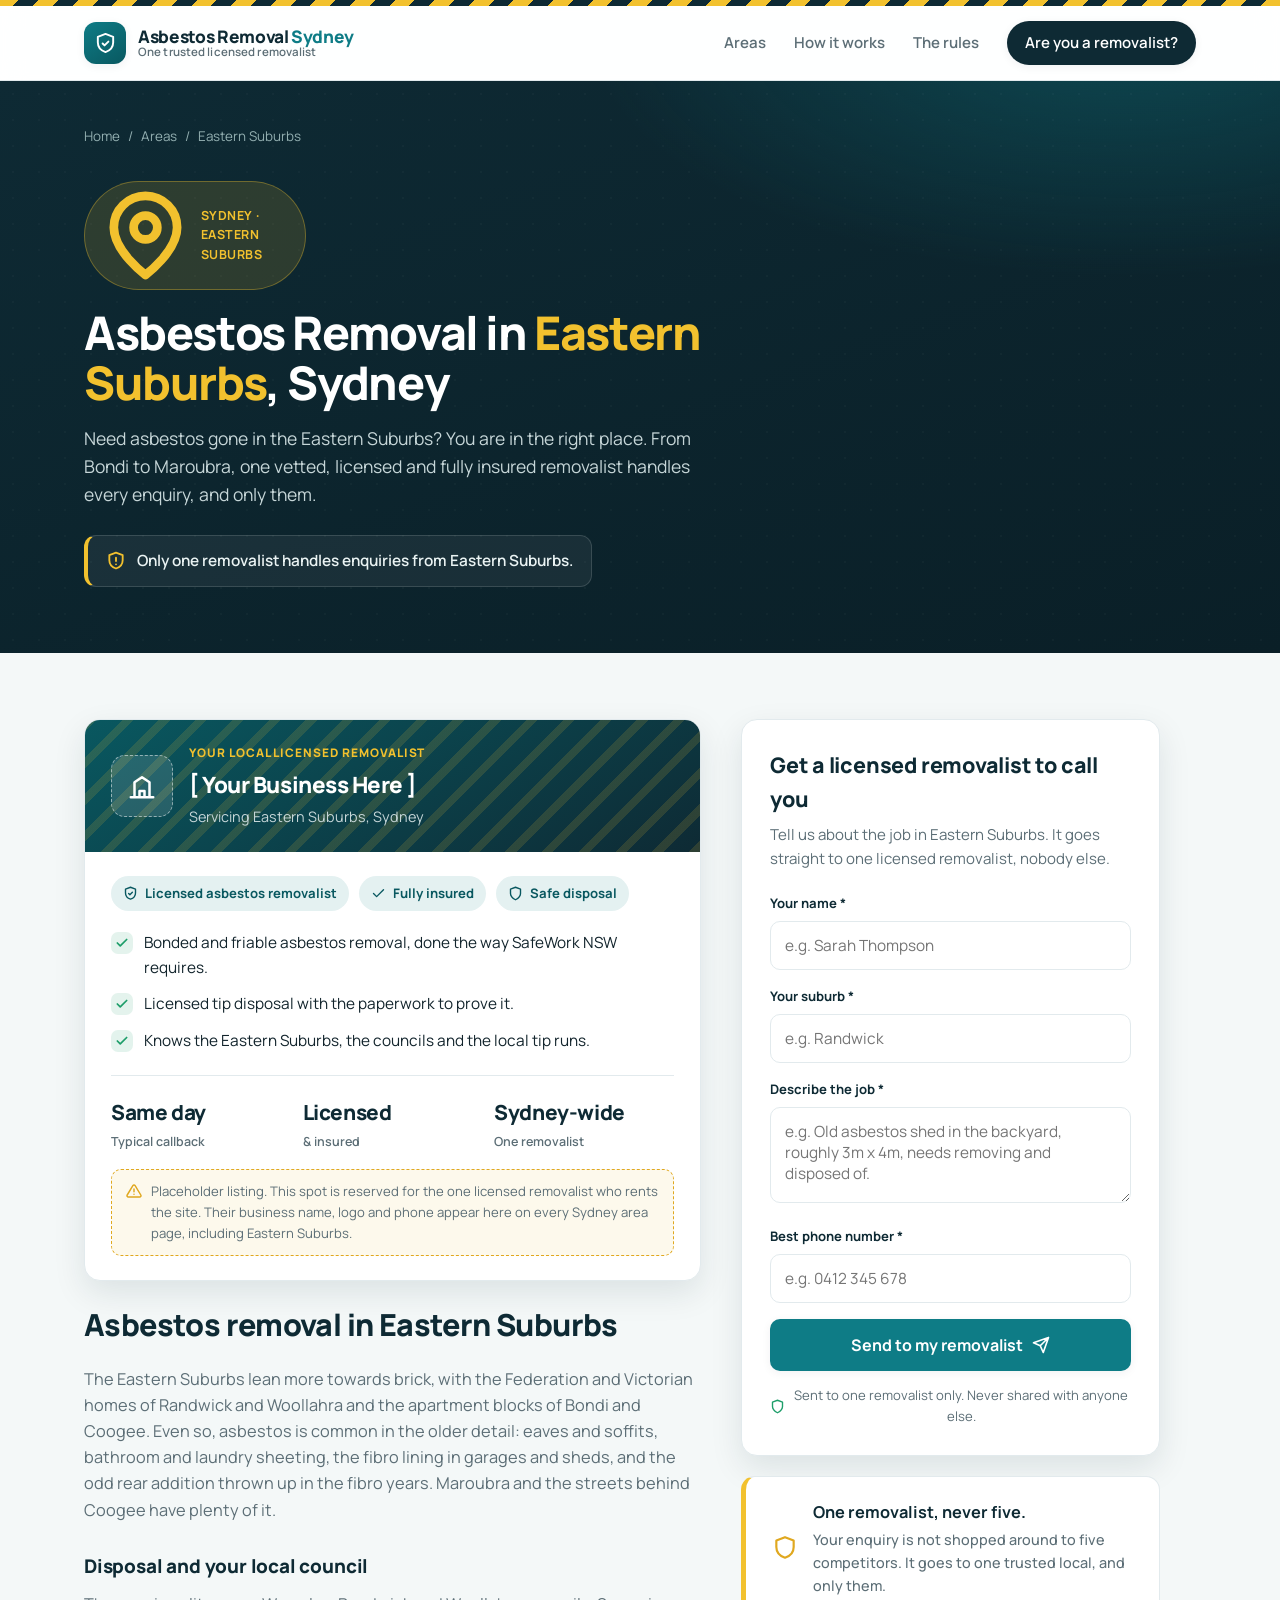
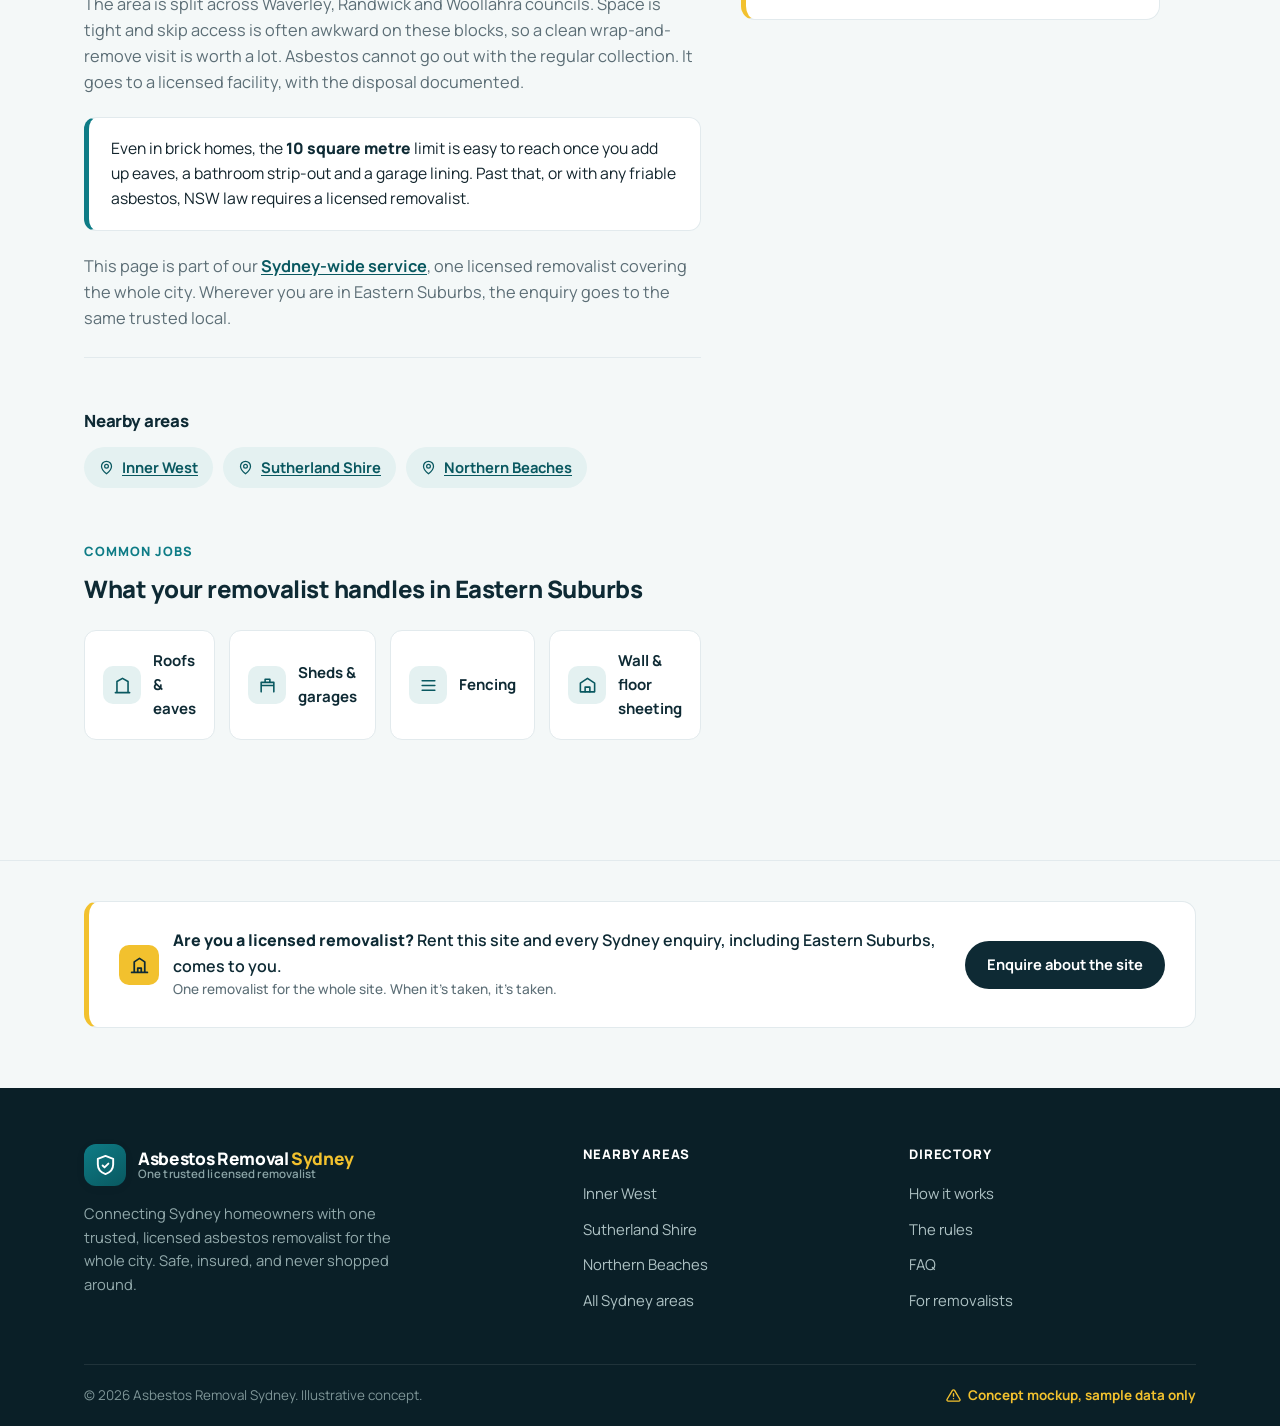
==== commit 4291d49b: "a11y QA fixes: focus-ring contrast, req asterisk, label-in-name, tap targets - 1.4.11: focus-visible" ====
--- a/asbestos-removal-eastern-suburbs/index.html
+++ b/asbestos-removal-eastern-suburbs/index.html
@@ -20,7 +20,7 @@
   <div class="wrap nav-inner">
     <a href="/" class="brand" aria-label="Asbestos Removal Sydney home">
       <span class="brand-mark" aria-hidden="true">
-        <svg viewBox="0 0 24 24" fill="none" stroke="#fff" stroke-width="2" stroke-linecap="round" stroke-linejoin="round"><path d="M12 2 4 5v6c0 5 3.4 8.4 8 10 4.6-1.6 8-5 8-10V5l-8-3Z"/><path d="m9 12 2 2 4-4"/></svg>
+        <svg aria-hidden="true" viewBox="0 0 24 24" fill="none" stroke="#fff" stroke-width="2" stroke-linecap="round" stroke-linejoin="round"><path d="M12 2 4 5v6c0 5 3.4 8.4 8 10 4.6-1.6 8-5 8-10V5l-8-3Z"/><path d="m9 12 2 2 4-4"/></svg>
       </span>
       <span class="brand-text">
         <span class="brand-name">Asbestos Removal <b>Sydney</b></span>
@@ -34,7 +34,7 @@
       <a href="/#removalist" class="nav-cta">Are you a removalist?</a>
     </nav>
     <button class="nav-toggle" id="navToggle" aria-label="Toggle menu" aria-expanded="false" aria-controls="navLinks">
-      <svg viewBox="0 0 24 24" width="26" height="26" fill="none" stroke="currentColor" stroke-width="2" stroke-linecap="round"><path d="M4 7h16M4 12h16M4 17h16"/></svg>
+      <svg aria-hidden="true" viewBox="0 0 24 24" width="26" height="26" fill="none" stroke="currentColor" stroke-width="2" stroke-linecap="round"><path d="M4 7h16M4 12h16M4 17h16"/></svg>
     </button>
   </div>
 </header>
@@ -47,11 +47,11 @@
         <a href="/">Home</a> <span>/</span> <a href="/#areas">Areas</a> <span>/</span> <span>Eastern Suburbs</span>
       </nav>
       <div class="area-hero-inner">
-        <span class="area-chip"><svg viewBox="0 0 24 24" fill="none" stroke="currentColor" stroke-width="2.2" stroke-linecap="round" stroke-linejoin="round"><path d="M20 10c0 6-8 12-8 12s-8-6-8-12a8 8 0 0 1 16 0Z"/><circle cx="12" cy="10" r="3"/></svg> Sydney &middot; Eastern Suburbs</span>
+        <span class="area-chip"><svg aria-hidden="true" viewBox="0 0 24 24" fill="none" stroke="currentColor" stroke-width="2.2" stroke-linecap="round" stroke-linejoin="round"><path d="M20 10c0 6-8 12-8 12s-8-6-8-12a8 8 0 0 1 16 0Z"/><circle cx="12" cy="10" r="3"/></svg> Sydney &middot; Eastern Suburbs</span>
         <h1>Asbestos Removal in <span>Eastern Suburbs</span>, Sydney</h1>
         <p>Need asbestos gone in the Eastern Suburbs? You are in the right place. From Bondi to Maroubra, one vetted, licensed and fully insured removalist handles every enquiry, and only them.</p>
         <div class="excl-line">
-          <svg viewBox="0 0 24 24" fill="none" stroke="currentColor" stroke-width="2.2" stroke-linecap="round" stroke-linejoin="round"><path d="M12 2 4 5v6c0 5 3.4 8.4 8 10 4.6-1.6 8-5 8-10V5l-8-3Z"/><path d="M12 8v4M12 16h.01"/></svg>
+          <svg aria-hidden="true" viewBox="0 0 24 24" fill="none" stroke="currentColor" stroke-width="2.2" stroke-linecap="round" stroke-linejoin="round"><path d="M12 2 4 5v6c0 5 3.4 8.4 8 10 4.6-1.6 8-5 8-10V5l-8-3Z"/><path d="M12 8v4M12 16h.01"/></svg>
           Only one removalist handles enquiries from Eastern Suburbs.
         </div>
       </div>
@@ -67,7 +67,7 @@
         <div class="op-card">
           <div class="op-head">
             <div class="op-avatar" aria-hidden="true">
-              <svg viewBox="0 0 24 24" fill="none" stroke="currentColor" stroke-width="2" stroke-linecap="round" stroke-linejoin="round"><path d="M3 21h18M6 21V9l6-4 6 4v12M10 21v-5h4v5"/></svg>
+              <svg aria-hidden="true" viewBox="0 0 24 24" fill="none" stroke="currentColor" stroke-width="2" stroke-linecap="round" stroke-linejoin="round"><path d="M3 21h18M6 21V9l6-4 6 4v12M10 21v-5h4v5"/></svg>
             </div>
             <div class="op-headtext">
               <div class="op-label">Your local licensed removalist</div>
@@ -77,14 +77,14 @@
           </div>
           <div class="op-body">
             <div class="op-badges">
-              <span class="badge"><svg viewBox="0 0 24 24" fill="none" stroke="currentColor" stroke-width="2.2" stroke-linecap="round" stroke-linejoin="round"><path d="M12 2 4 5v6c0 5 3.4 8.4 8 10 4.6-1.6 8-5 8-10V5l-8-3Z"/><path d="m9 12 2 2 4-4"/></svg> Licensed asbestos removalist</span>
-              <span class="badge"><svg viewBox="0 0 24 24" fill="none" stroke="currentColor" stroke-width="2.2" stroke-linecap="round" stroke-linejoin="round"><path d="M20 6 9 17l-5-5"/></svg> Fully insured</span>
-              <span class="badge"><svg viewBox="0 0 24 24" fill="none" stroke="currentColor" stroke-width="2.2" stroke-linecap="round" stroke-linejoin="round"><path d="M12 22s8-4 8-10V5l-8-3-8 3v7c0 6 8 10 8 10Z"/></svg> Safe disposal</span>
+              <span class="badge"><svg aria-hidden="true" viewBox="0 0 24 24" fill="none" stroke="currentColor" stroke-width="2.2" stroke-linecap="round" stroke-linejoin="round"><path d="M12 2 4 5v6c0 5 3.4 8.4 8 10 4.6-1.6 8-5 8-10V5l-8-3Z"/><path d="m9 12 2 2 4-4"/></svg> Licensed asbestos removalist</span>
+              <span class="badge"><svg aria-hidden="true" viewBox="0 0 24 24" fill="none" stroke="currentColor" stroke-width="2.2" stroke-linecap="round" stroke-linejoin="round"><path d="M20 6 9 17l-5-5"/></svg> Fully insured</span>
+              <span class="badge"><svg aria-hidden="true" viewBox="0 0 24 24" fill="none" stroke="currentColor" stroke-width="2.2" stroke-linecap="round" stroke-linejoin="round"><path d="M12 22s8-4 8-10V5l-8-3-8 3v7c0 6 8 10 8 10Z"/></svg> Safe disposal</span>
             </div>
             <div class="op-feats">
-              <div class="op-feat"><span class="tick"><svg viewBox="0 0 24 24" fill="none" stroke="currentColor" stroke-width="3" stroke-linecap="round" stroke-linejoin="round"><path d="M20 6 9 17l-5-5"/></svg></span> Bonded and friable asbestos removal, done the way SafeWork NSW requires.</div>
-              <div class="op-feat"><span class="tick"><svg viewBox="0 0 24 24" fill="none" stroke="currentColor" stroke-width="3" stroke-linecap="round" stroke-linejoin="round"><path d="M20 6 9 17l-5-5"/></svg></span> Licensed tip disposal with the paperwork to prove it.</div>
-              <div class="op-feat"><span class="tick"><svg viewBox="0 0 24 24" fill="none" stroke="currentColor" stroke-width="3" stroke-linecap="round" stroke-linejoin="round"><path d="M20 6 9 17l-5-5"/></svg></span> Knows the Eastern Suburbs, the councils and the local tip runs.</div>
+              <div class="op-feat"><span class="tick"><svg aria-hidden="true" viewBox="0 0 24 24" fill="none" stroke="currentColor" stroke-width="3" stroke-linecap="round" stroke-linejoin="round"><path d="M20 6 9 17l-5-5"/></svg></span> Bonded and friable asbestos removal, done the way SafeWork NSW requires.</div>
+              <div class="op-feat"><span class="tick"><svg aria-hidden="true" viewBox="0 0 24 24" fill="none" stroke="currentColor" stroke-width="3" stroke-linecap="round" stroke-linejoin="round"><path d="M20 6 9 17l-5-5"/></svg></span> Licensed tip disposal with the paperwork to prove it.</div>
+              <div class="op-feat"><span class="tick"><svg aria-hidden="true" viewBox="0 0 24 24" fill="none" stroke="currentColor" stroke-width="3" stroke-linecap="round" stroke-linejoin="round"><path d="M20 6 9 17l-5-5"/></svg></span> Knows the Eastern Suburbs, the councils and the local tip runs.</div>
             </div>
             <div class="op-stats">
               <div class="op-stat"><div class="s-num">Same day</div><div class="s-lab">Typical callback</div></div>
@@ -92,7 +92,7 @@
               <div class="op-stat"><div class="s-num">Sydney-wide</div><div class="s-lab">One removalist</div></div>
             </div>
             <div class="op-placeholder-note">
-              <svg viewBox="0 0 24 24" fill="none" stroke="currentColor" stroke-width="2.2" stroke-linecap="round" stroke-linejoin="round"><path d="M12 9v4M12 17h.01M10.3 3.9 1.8 18a2 2 0 0 0 1.7 3h17a2 2 0 0 0 1.7-3L13.7 3.9a2 2 0 0 0-3.4 0Z"/></svg>
+              <svg aria-hidden="true" viewBox="0 0 24 24" fill="none" stroke="currentColor" stroke-width="2.2" stroke-linecap="round" stroke-linejoin="round"><path d="M12 9v4M12 17h.01M10.3 3.9 1.8 18a2 2 0 0 0 1.7 3h17a2 2 0 0 0 1.7-3L13.7 3.9a2 2 0 0 0-3.4 0Z"/></svg>
               Placeholder listing. This spot is reserved for the one licensed removalist who rents the site. Their business name, logo and phone appear here on every Sydney area page, including Eastern Suburbs.
             </div>
           </div>
@@ -110,9 +110,9 @@
             <div class="nearby">
               <h3>Nearby areas</h3>
               <div class="nearby-links">
-        <a href="/asbestos-removal-inner-west/"><svg viewBox="0 0 24 24" fill="none" stroke="currentColor" stroke-width="2" stroke-linecap="round" stroke-linejoin="round"><path d="M20 10c0 6-8 12-8 12s-8-6-8-12a8 8 0 0 1 16 0Z"/><circle cx="12" cy="10" r="3"/></svg> Inner West</a>
-        <a href="/asbestos-removal-sutherland-shire/"><svg viewBox="0 0 24 24" fill="none" stroke="currentColor" stroke-width="2" stroke-linecap="round" stroke-linejoin="round"><path d="M20 10c0 6-8 12-8 12s-8-6-8-12a8 8 0 0 1 16 0Z"/><circle cx="12" cy="10" r="3"/></svg> Sutherland Shire</a>
-        <a href="/asbestos-removal-northern-beaches/"><svg viewBox="0 0 24 24" fill="none" stroke="currentColor" stroke-width="2" stroke-linecap="round" stroke-linejoin="round"><path d="M20 10c0 6-8 12-8 12s-8-6-8-12a8 8 0 0 1 16 0Z"/><circle cx="12" cy="10" r="3"/></svg> Northern Beaches</a>
+        <a href="/asbestos-removal-inner-west/"><svg aria-hidden="true" viewBox="0 0 24 24" fill="none" stroke="currentColor" stroke-width="2" stroke-linecap="round" stroke-linejoin="round"><path d="M20 10c0 6-8 12-8 12s-8-6-8-12a8 8 0 0 1 16 0Z"/><circle cx="12" cy="10" r="3"/></svg> Inner West</a>
+        <a href="/asbestos-removal-sutherland-shire/"><svg aria-hidden="true" viewBox="0 0 24 24" fill="none" stroke="currentColor" stroke-width="2" stroke-linecap="round" stroke-linejoin="round"><path d="M20 10c0 6-8 12-8 12s-8-6-8-12a8 8 0 0 1 16 0Z"/><circle cx="12" cy="10" r="3"/></svg> Sutherland Shire</a>
+        <a href="/asbestos-removal-northern-beaches/"><svg aria-hidden="true" viewBox="0 0 24 24" fill="none" stroke="currentColor" stroke-width="2" stroke-linecap="round" stroke-linejoin="round"><path d="M20 10c0 6-8 12-8 12s-8-6-8-12a8 8 0 0 1 16 0Z"/><circle cx="12" cy="10" r="3"/></svg> Northern Beaches</a>
               </div>
             </div>
           </div>
@@ -125,10 +125,10 @@
             <h2>What your removalist handles in Eastern Suburbs</h2>
           </div>
           <div class="remove-list">
-            <div class="remove-item"><span class="ri"><svg viewBox="0 0 24 24" fill="none" stroke="currentColor" stroke-width="2" stroke-linecap="round" stroke-linejoin="round"><path d="M3 21h18M5 21V7l7-4 7 4v14"/></svg></span><span>Roofs &amp; eaves</span></div>
-            <div class="remove-item"><span class="ri"><svg viewBox="0 0 24 24" fill="none" stroke="currentColor" stroke-width="2" stroke-linecap="round" stroke-linejoin="round"><path d="M4 20V8h16v12M4 12h16M9 8V4h6v4"/></svg></span><span>Sheds &amp; garages</span></div>
-            <div class="remove-item"><span class="ri"><svg viewBox="0 0 24 24" fill="none" stroke="currentColor" stroke-width="2" stroke-linecap="round" stroke-linejoin="round"><path d="M4 6h16M4 12h16M4 18h16"/></svg></span><span>Fencing</span></div>
-            <div class="remove-item"><span class="ri"><svg viewBox="0 0 24 24" fill="none" stroke="currentColor" stroke-width="2" stroke-linecap="round" stroke-linejoin="round"><path d="M3 9l9-6 9 6v11H3z"/><path d="M9 20v-6h6v6"/></svg></span><span>Wall &amp; floor sheeting</span></div>
+            <div class="remove-item"><span class="ri"><svg aria-hidden="true" viewBox="0 0 24 24" fill="none" stroke="currentColor" stroke-width="2" stroke-linecap="round" stroke-linejoin="round"><path d="M3 21h18M5 21V7l7-4 7 4v14"/></svg></span><span>Roofs &amp; eaves</span></div>
+            <div class="remove-item"><span class="ri"><svg aria-hidden="true" viewBox="0 0 24 24" fill="none" stroke="currentColor" stroke-width="2" stroke-linecap="round" stroke-linejoin="round"><path d="M4 20V8h16v12M4 12h16M9 8V4h6v4"/></svg></span><span>Sheds &amp; garages</span></div>
+            <div class="remove-item"><span class="ri"><svg aria-hidden="true" viewBox="0 0 24 24" fill="none" stroke="currentColor" stroke-width="2" stroke-linecap="round" stroke-linejoin="round"><path d="M4 6h16M4 12h16M4 18h16"/></svg></span><span>Fencing</span></div>
+            <div class="remove-item"><span class="ri"><svg aria-hidden="true" viewBox="0 0 24 24" fill="none" stroke="currentColor" stroke-width="2" stroke-linecap="round" stroke-linejoin="round"><path d="M3 9l9-6 9 6v11H3z"/><path d="M9 20v-6h6v6"/></svg></span><span>Wall &amp; floor sheeting</span></div>
           </div>
         </div>
       </div>
@@ -161,18 +161,18 @@
               </div>
               <button type="submit" class="btn-primary form-send">
                 Send to my removalist
-                <svg viewBox="0 0 24 24" fill="none" stroke="currentColor" stroke-width="2.2" stroke-linecap="round" stroke-linejoin="round"><path d="M22 2 11 13M22 2l-7 20-4-9-9-4 20-7Z"/></svg>
+                <svg aria-hidden="true" viewBox="0 0 24 24" fill="none" stroke="currentColor" stroke-width="2.2" stroke-linecap="round" stroke-linejoin="round"><path d="M22 2 11 13M22 2l-7 20-4-9-9-4 20-7Z"/></svg>
               </button>
             </form>
             <p class="form-reassure">
-              <svg viewBox="0 0 24 24" fill="none" stroke="currentColor" stroke-width="2.2" stroke-linecap="round" stroke-linejoin="round"><path d="M12 22s8-4 8-10V5l-8-3-8 3v7c0 6 8 10 8 10Z"/></svg>
+              <svg aria-hidden="true" viewBox="0 0 24 24" fill="none" stroke="currentColor" stroke-width="2.2" stroke-linecap="round" stroke-linejoin="round"><path d="M12 22s8-4 8-10V5l-8-3-8 3v7c0 6 8 10 8 10Z"/></svg>
               Sent to one removalist only. Never shared with anyone else.
             </p>
           </div>
 
           <!-- SUCCESS STATE (mockup) -->
           <div class="form-success" id="formSuccess" role="status" aria-live="polite" tabindex="-1">
-            <div class="tick-big"><svg viewBox="0 0 24 24" fill="none" stroke="currentColor" stroke-width="3" stroke-linecap="round" stroke-linejoin="round"><path d="M20 6 9 17l-5-5"/></svg></div>
+            <div class="tick-big"><svg aria-hidden="true" viewBox="0 0 24 24" fill="none" stroke="currentColor" stroke-width="3" stroke-linecap="round" stroke-linejoin="round"><path d="M20 6 9 17l-5-5"/></svg></div>
             <h3>Enquiry sent</h3>
             <p>Your Eastern Suburbs removalist has your details and will call you back, usually the same day.</p>
           </div>
@@ -180,7 +180,7 @@
 
         <!-- EXCLUSIVITY REINFORCE -->
         <div class="reinforce">
-          <svg viewBox="0 0 24 24" fill="none" stroke="currentColor" stroke-width="2" stroke-linecap="round" stroke-linejoin="round"><path d="M12 2 4 5v6c0 5 3.4 8.4 8 10 4.6-1.6 8-5 8-10V5l-8-3Z"/></svg>
+          <svg aria-hidden="true" viewBox="0 0 24 24" fill="none" stroke="currentColor" stroke-width="2" stroke-linecap="round" stroke-linejoin="round"><path d="M12 2 4 5v6c0 5 3.4 8.4 8 10 4.6-1.6 8-5 8-10V5l-8-3Z"/></svg>
           <p>One removalist, never five.<span>Your enquiry is not shopped around to five competitors. It goes to one trusted local, and only them.</span></p>
         </div>
       </div>
@@ -193,7 +193,7 @@
     <div class="wrap" style="padding-top: 40px; padding-bottom: 60px;">
       <div class="strip-inner">
         <div class="s-text">
-          <span class="strip-badge" aria-hidden="true"><svg viewBox="0 0 24 24" fill="none" stroke="currentColor" stroke-width="2" stroke-linecap="round" stroke-linejoin="round"><path d="M3 21h18M6 21V9l6-4 6 4v12M10 21v-5h4v5"/></svg></span>
+          <span class="strip-badge" aria-hidden="true"><svg aria-hidden="true" viewBox="0 0 24 24" fill="none" stroke="currentColor" stroke-width="2" stroke-linecap="round" stroke-linejoin="round"><path d="M3 21h18M6 21V9l6-4 6 4v12M10 21v-5h4v5"/></svg></span>
           <p><b>Are you a licensed removalist?</b> Rent this site and every Sydney enquiry, including Eastern Suburbs, comes to you.<span>One removalist for the whole site. When it&rsquo;s taken, it&rsquo;s taken.</span></p>
         </div>
         <a href="/#removalist" class="btn-ghost">Enquire about the site</a>
@@ -208,7 +208,7 @@
       <div class="foot-brand">
         <div class="brand" style="gap: 12px;">
           <span class="brand-mark" aria-hidden="true">
-            <svg viewBox="0 0 24 24" fill="none" stroke="#fff" stroke-width="2" stroke-linecap="round" stroke-linejoin="round"><path d="M12 2 4 5v6c0 5 3.4 8.4 8 10 4.6-1.6 8-5 8-10V5l-8-3Z"/><path d="m9 12 2 2 4-4"/></svg>
+            <svg aria-hidden="true" viewBox="0 0 24 24" fill="none" stroke="#fff" stroke-width="2" stroke-linecap="round" stroke-linejoin="round"><path d="M12 2 4 5v6c0 5 3.4 8.4 8 10 4.6-1.6 8-5 8-10V5l-8-3Z"/><path d="m9 12 2 2 4-4"/></svg>
           </span>
           <span class="brand-text">
             <span class="brand-name">Asbestos Removal <b>Sydney</b></span>
@@ -238,7 +238,7 @@
     </div>
     <div class="foot-bar">
       <span>&copy; 2026 Asbestos Removal Sydney. Illustrative concept.</span>
-      <span class="demo-flag"><svg viewBox="0 0 24 24" fill="none" stroke="currentColor" stroke-width="2.2" stroke-linecap="round" stroke-linejoin="round"><path d="M12 9v4M12 17h.01M10.3 3.9 1.8 18a2 2 0 0 0 1.7 3h17a2 2 0 0 0 1.7-3L13.7 3.9a2 2 0 0 0-3.4 0Z"/></svg> Concept mockup, sample data only</span>
+      <span class="demo-flag"><svg aria-hidden="true" viewBox="0 0 24 24" fill="none" stroke="currentColor" stroke-width="2.2" stroke-linecap="round" stroke-linejoin="round"><path d="M12 9v4M12 17h.01M10.3 3.9 1.8 18a2 2 0 0 0 1.7 3h17a2 2 0 0 0 1.7-3L13.7 3.9a2 2 0 0 0-3.4 0Z"/></svg> Concept mockup, sample data only</span>
     </div>
   </div>
 </footer>
--- a/assets/site.css
+++ b/assets/site.css
@@ -42,7 +42,9 @@
   font-weight: 600; transition: top .18s ease;
 }
 .skip-link:focus { top: 12px; }
-:focus-visible { outline: 3px solid var(--hazard); outline-offset: 2px; border-radius: 4px; }
+:focus-visible { outline: 3px solid var(--slate); outline-offset: 2px; border-radius: 4px; box-shadow: 0 0 0 6px rgba(242, 193, 46, .35); }
+/* Dark surfaces (area hero, footer): flip the ring to white so it clears 3:1 on slate, keep the hazard halo */
+.area-hero :focus-visible, footer.site :focus-visible { outline-color: #fff; box-shadow: 0 0 0 6px rgba(242, 193, 46, .45); }
 
 /* ---------- HAZARD TAPE (brand device) ---------- */
 .hazard-tape {
@@ -111,7 +113,7 @@
 .picker-card p.lede { font-size: .92rem; color: var(--muted); margin-bottom: 20px; }
 .field { margin-bottom: 16px; }
 .field label { display: block; font-size: .82rem; font-weight: 700; color: var(--slate); margin-bottom: 7px; }
-.field label .req { color: var(--hazard-deep); }
+.field label .req { color: var(--slate); }
 .select-shell { position: relative; }
 .select-shell svg { position: absolute; right: 14px; top: 50%; transform: translateY(-50%); width: 18px; height: 18px; color: var(--muted); pointer-events: none; }
 select, input, textarea {
@@ -121,7 +123,7 @@
 select { appearance: none; padding-right: 40px; cursor: pointer; }
 textarea { resize: vertical; min-height: 96px; }
 select:focus, input:focus, textarea:focus { outline: none; border-color: var(--teal); box-shadow: 0 0 0 4px var(--teal-soft); }
-input:focus-visible, textarea:focus-visible, select:focus-visible { outline: 3px solid var(--hazard); outline-offset: 2px; }
+input:focus-visible, textarea:focus-visible, select:focus-visible { outline: 3px solid var(--slate); outline-offset: 2px; box-shadow: 0 0 0 6px rgba(242, 193, 46, .35); }
 .btn-primary {
   width: 100%; border: 0; cursor: pointer; font-family: inherit; background: var(--teal); color: #fff;
   font-weight: 700; font-size: 1rem; padding: 14px 20px; border-radius: var(--radius-sm); box-shadow: var(--shadow-sm);
@@ -222,8 +224,9 @@
 }
 .area-hero::after { content: ""; position: absolute; inset: 0; pointer-events: none; background-image: radial-gradient(rgba(255,255,255,0.05) 1px, transparent 1px); background-size: 26px 26px; opacity: .5; }
 .crumbs { position: relative; z-index: 2; font-size: .84rem; color: #93AFB1; margin-bottom: 22px; display: flex; gap: 8px; align-items: center; flex-wrap: wrap; }
+.crumbs a { display: inline-flex; align-items: center; min-height: 44px; } /* 2.5.8 touch target */
 .crumbs a:hover { color: #fff; }
-.crumbs span { color: #6E8A8C; }
+.crumbs span { color: #93AFB1; }
 .area-hero-inner { position: relative; z-index: 2; max-width: 720px; }
 .area-chip {
   display: inline-flex; align-items: center; gap: 8px; background: rgba(242,193,46,0.14); border: 1px solid rgba(242,193,46,0.34);
@@ -353,6 +356,7 @@
     display: flex; flex-direction: column; align-items: flex-start; gap: 16px; position: absolute; top: 74px; left: 0; right: 0;
     background: #fff; padding: 20px 24px; border-bottom: 1px solid var(--line); box-shadow: var(--shadow-md);
   }
+  .nav-links.open a { display: flex; align-items: center; min-height: 44px; } /* 2.5.8 touch target */
   .nav-toggle { display: inline-flex; }
   section.block { padding: 62px 0; }
   .area-grid-cards, .steps, .trust-grid, .law-grid, .foot-grid { grid-template-columns: 1fr; }
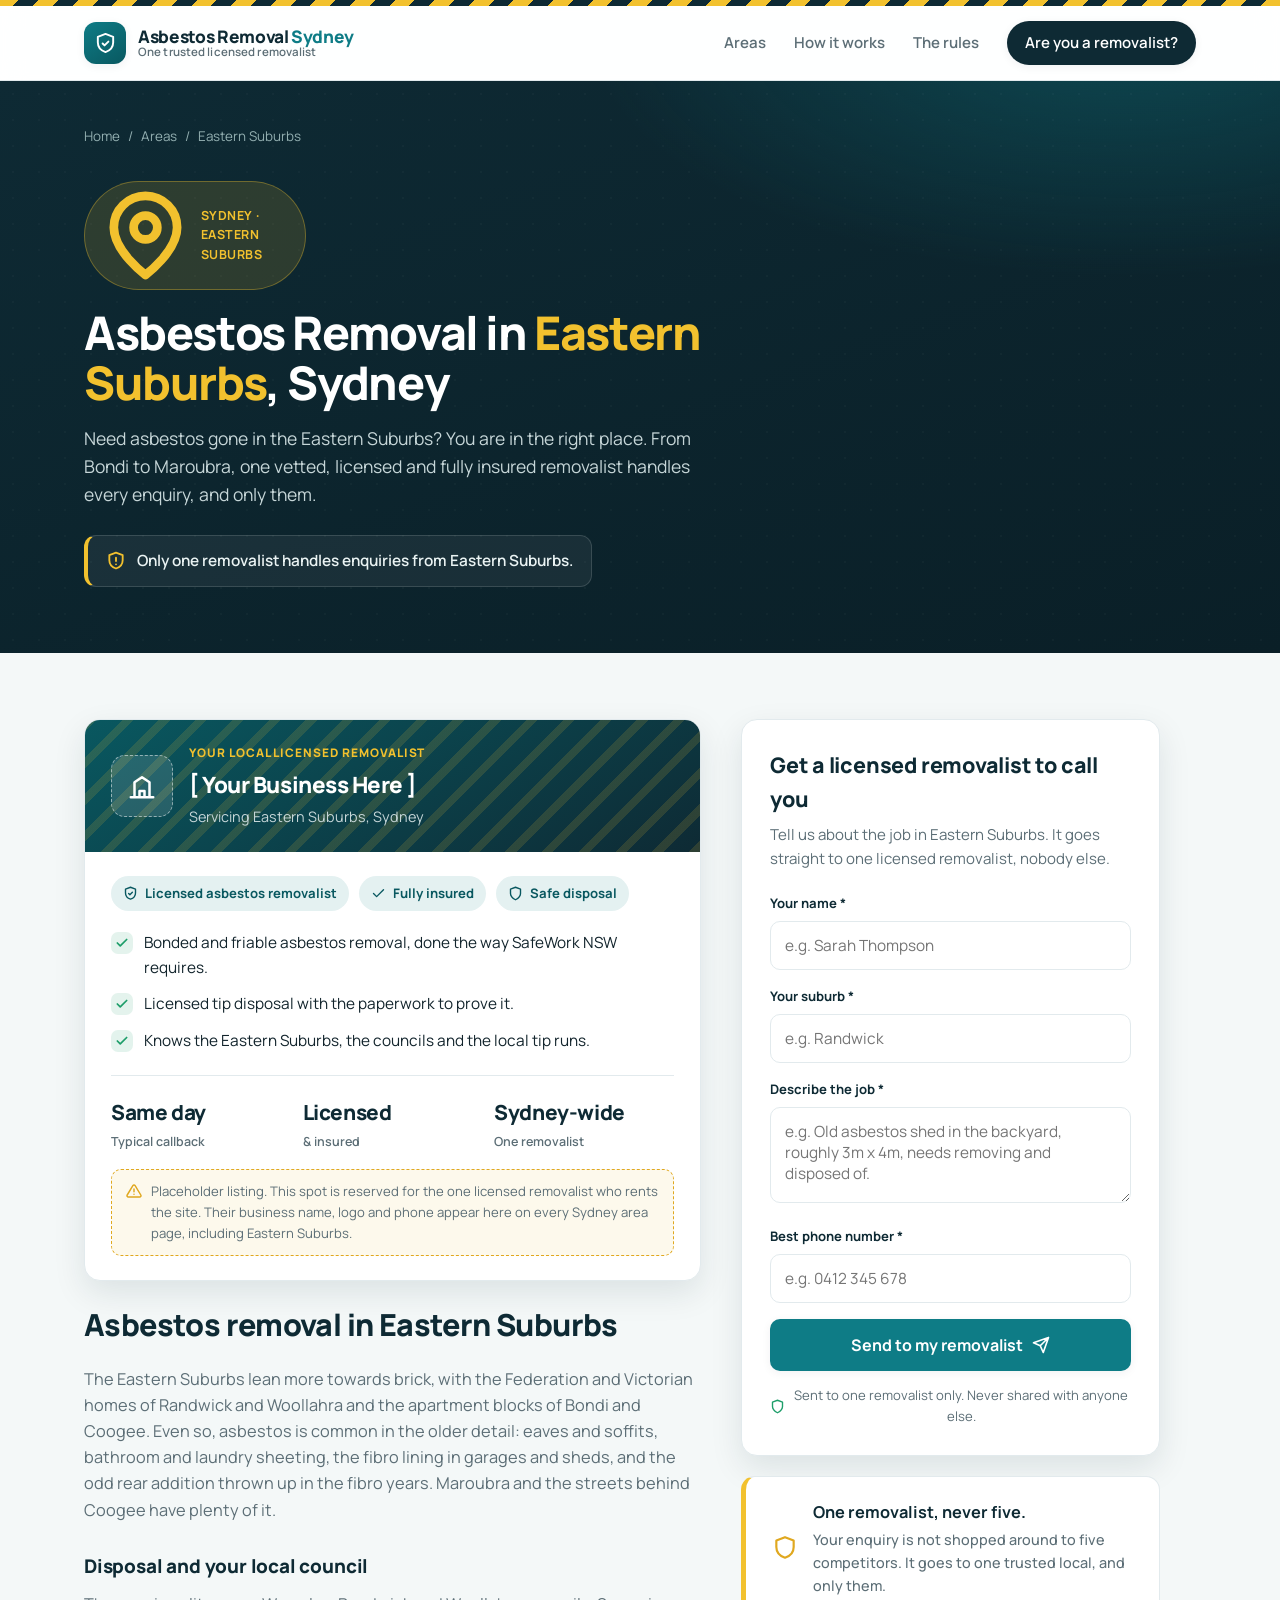
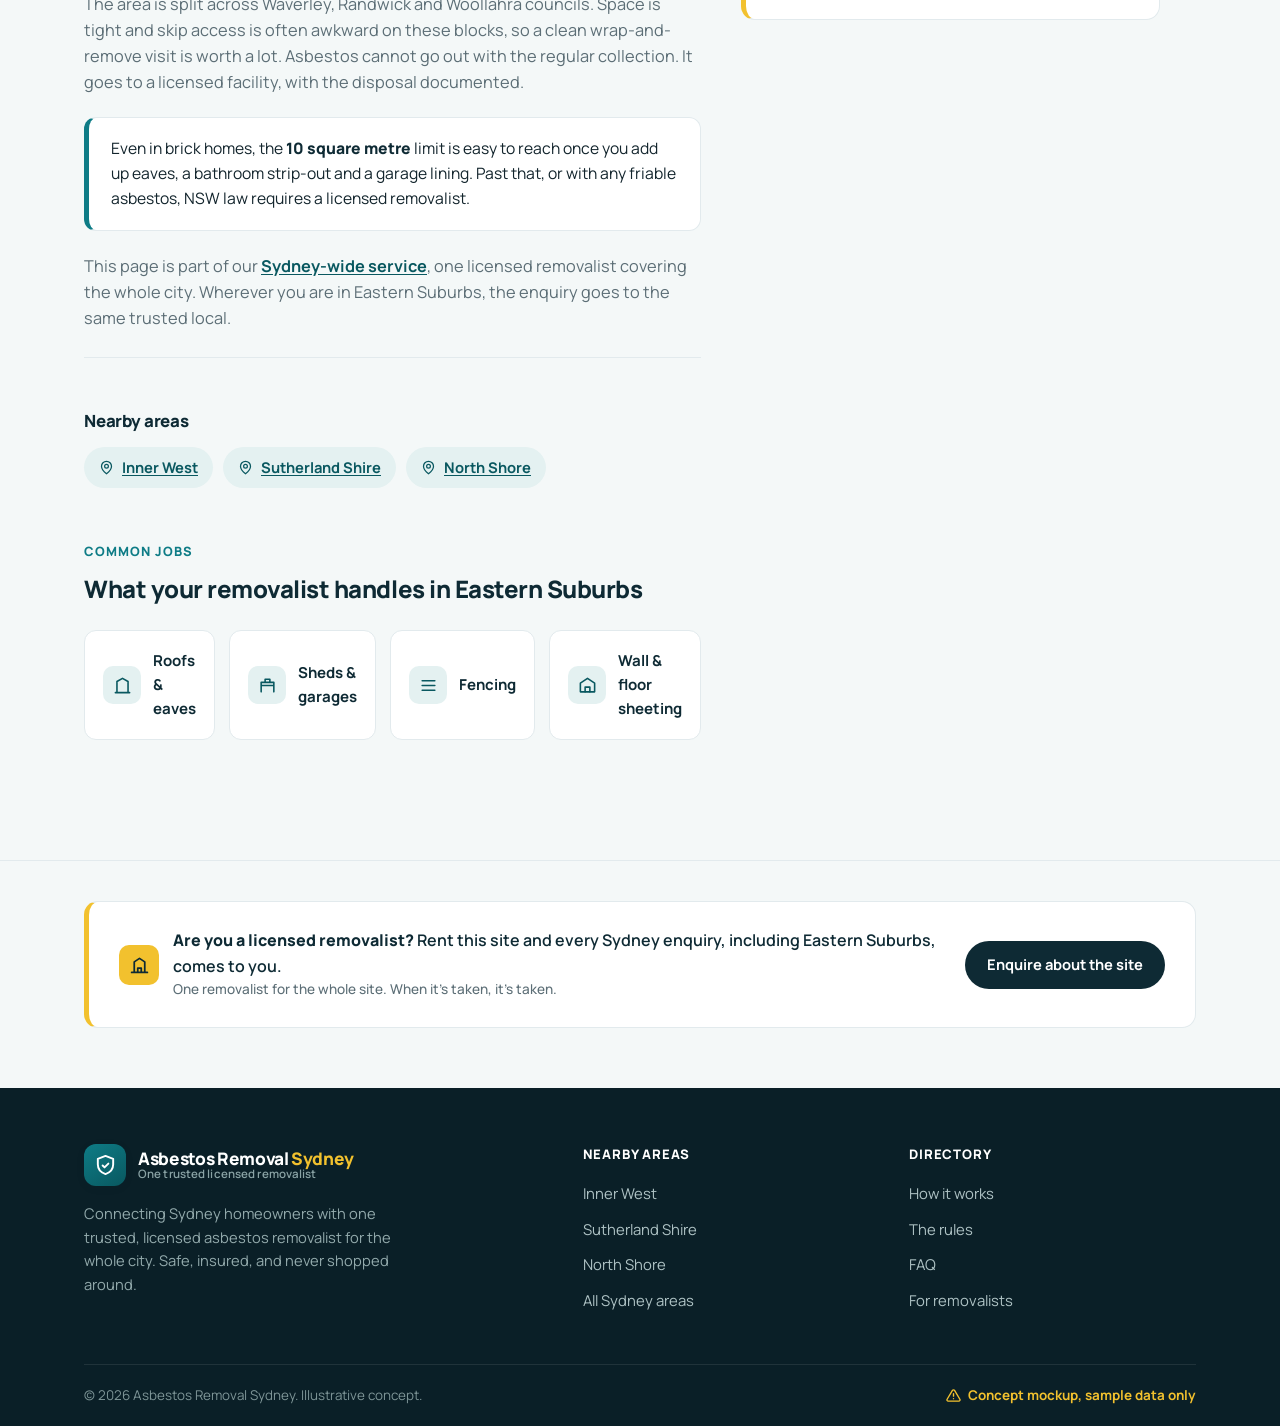
==== commit 91d033e8: "Fix nearby-areas: credible Sydney adjacency, 3 per page Replace geographically implausible pairings " ====
--- a/asbestos-removal-eastern-suburbs/index.html
+++ b/asbestos-removal-eastern-suburbs/index.html
@@ -112,7 +112,7 @@
               <div class="nearby-links">
         <a href="/asbestos-removal-inner-west/"><svg aria-hidden="true" viewBox="0 0 24 24" fill="none" stroke="currentColor" stroke-width="2" stroke-linecap="round" stroke-linejoin="round"><path d="M20 10c0 6-8 12-8 12s-8-6-8-12a8 8 0 0 1 16 0Z"/><circle cx="12" cy="10" r="3"/></svg> Inner West</a>
         <a href="/asbestos-removal-sutherland-shire/"><svg aria-hidden="true" viewBox="0 0 24 24" fill="none" stroke="currentColor" stroke-width="2" stroke-linecap="round" stroke-linejoin="round"><path d="M20 10c0 6-8 12-8 12s-8-6-8-12a8 8 0 0 1 16 0Z"/><circle cx="12" cy="10" r="3"/></svg> Sutherland Shire</a>
-        <a href="/asbestos-removal-northern-beaches/"><svg aria-hidden="true" viewBox="0 0 24 24" fill="none" stroke="currentColor" stroke-width="2" stroke-linecap="round" stroke-linejoin="round"><path d="M20 10c0 6-8 12-8 12s-8-6-8-12a8 8 0 0 1 16 0Z"/><circle cx="12" cy="10" r="3"/></svg> Northern Beaches</a>
+        <a href="/asbestos-removal-north-shore/"><svg aria-hidden="true" viewBox="0 0 24 24" fill="none" stroke="currentColor" stroke-width="2" stroke-linecap="round" stroke-linejoin="round"><path d="M20 10c0 6-8 12-8 12s-8-6-8-12a8 8 0 0 1 16 0Z"/><circle cx="12" cy="10" r="3"/></svg> North Shore</a>
               </div>
             </div>
           </div>
@@ -222,7 +222,7 @@
         <ul>
           <li><a href="/asbestos-removal-inner-west/">Inner West</a></li>
           <li><a href="/asbestos-removal-sutherland-shire/">Sutherland Shire</a></li>
-          <li><a href="/asbestos-removal-northern-beaches/">Northern Beaches</a></li>
+          <li><a href="/asbestos-removal-north-shore/">North Shore</a></li>
           <li><a href="/#areas">All Sydney areas</a></li>
         </ul>
       </div>
--- a/assets/site.css
+++ b/assets/site.css
@@ -151,8 +151,8 @@
 .area-card .a-left { display: flex; align-items: center; gap: 13px; }
 .area-pin { width: 40px; height: 40px; border-radius: 11px; flex: 0 0 auto; background: var(--teal-soft); display: grid; place-items: center; }
 .area-pin svg { width: 20px; height: 20px; color: var(--teal-700); }
-.area-card .a-name { font-weight: 700; font-size: 1.02rem; color: var(--slate); }
-.area-card .a-sub { font-size: .8rem; color: var(--muted); font-weight: 500; }
+.area-card .a-name { display: block; font-weight: 700; font-size: 1.02rem; color: var(--slate); line-height: 1.25; }
+.area-card .a-sub { display: block; margin-top: 3px; font-size: .8rem; color: var(--muted); font-weight: 500; line-height: 1.3; }
 .area-card .a-arrow { color: var(--muted); transition: transform .15s, color .15s; }
 .area-card:hover .a-arrow { color: var(--teal); transform: translateX(3px); }
 .area-card .a-arrow svg { width: 20px; height: 20px; }
